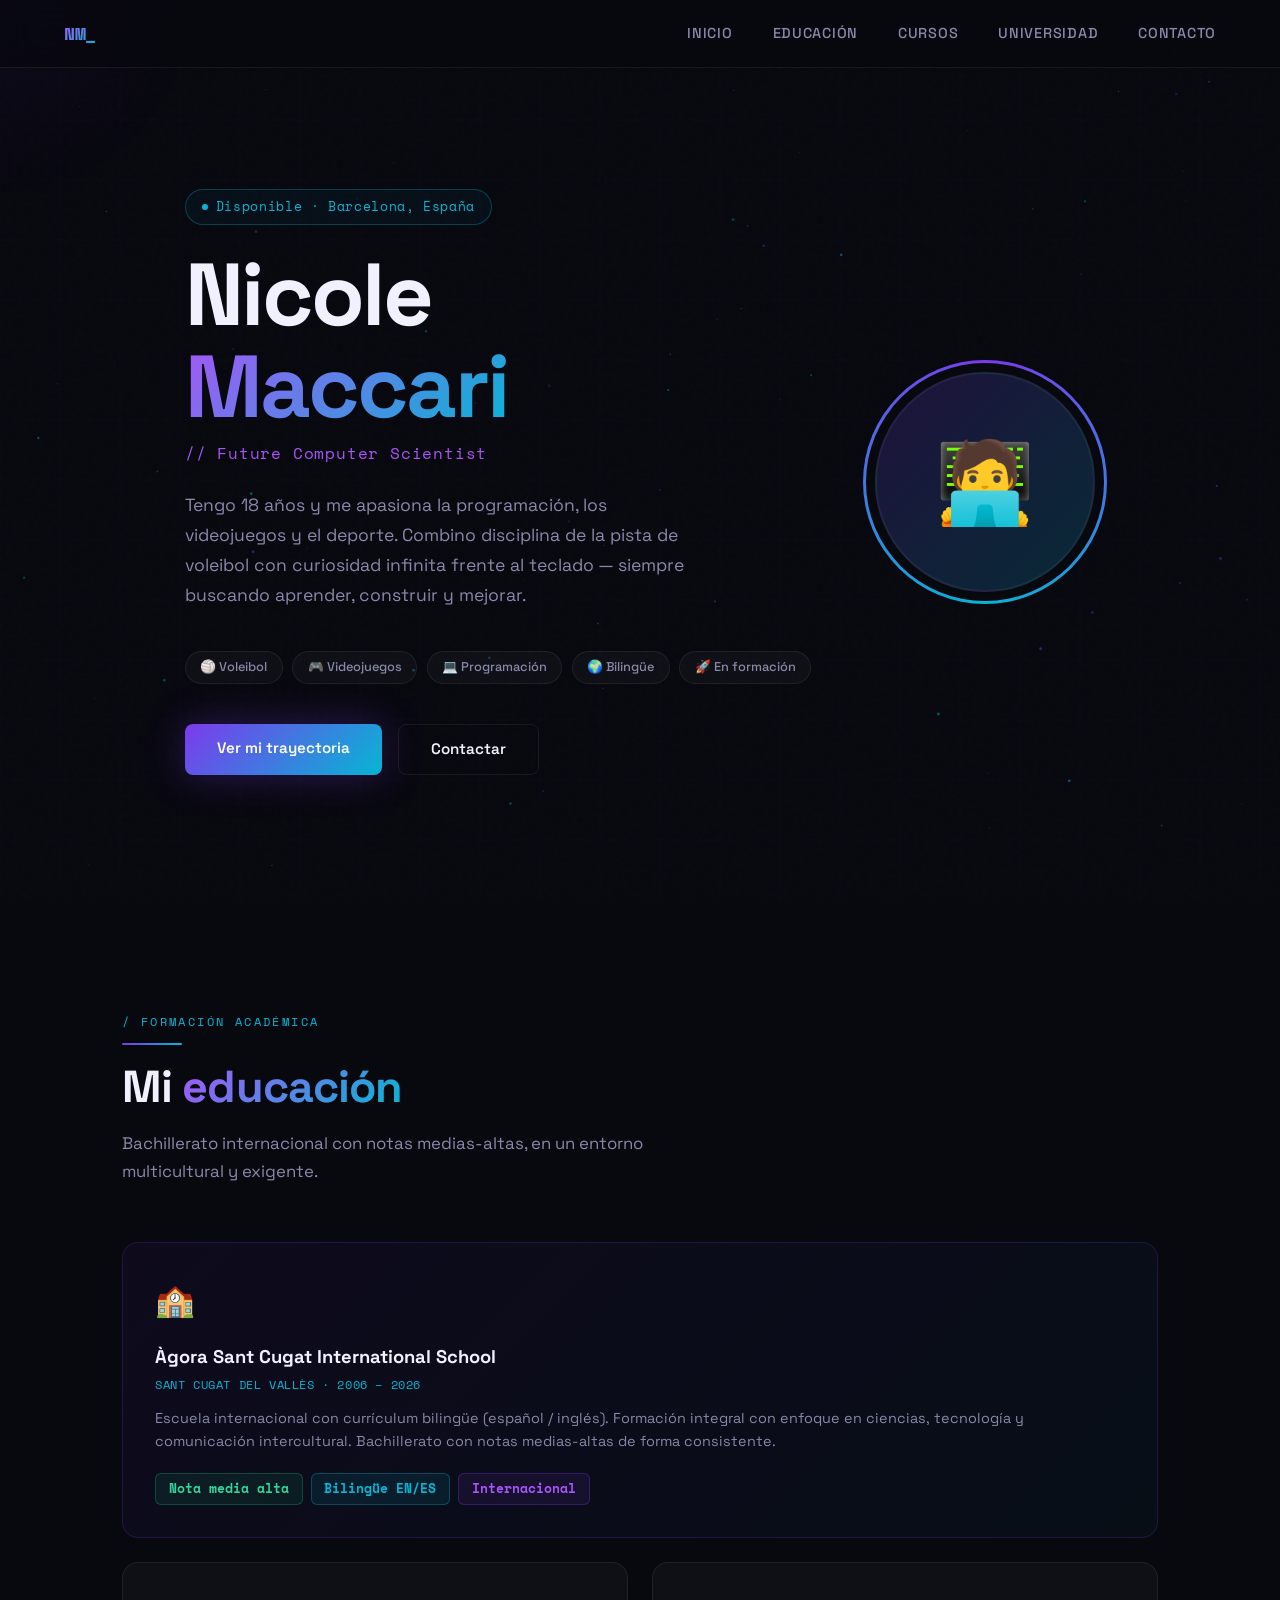
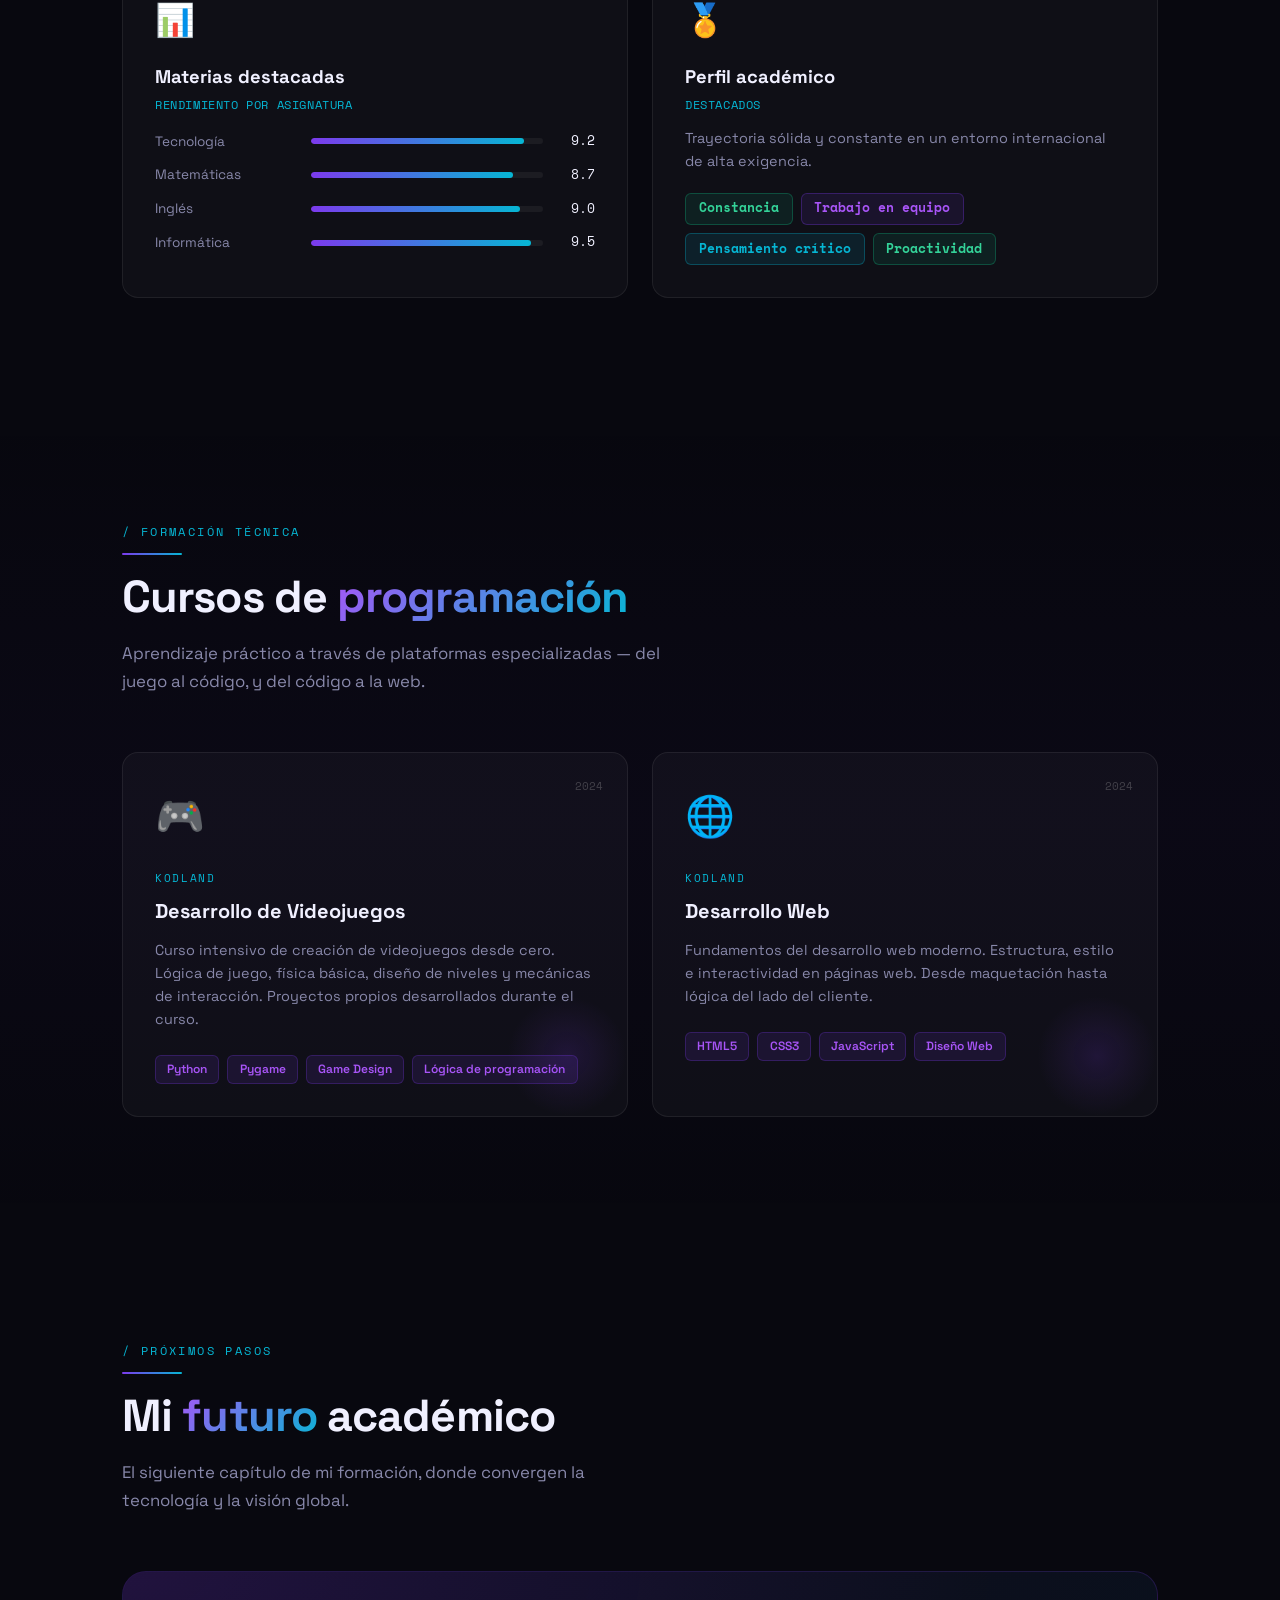
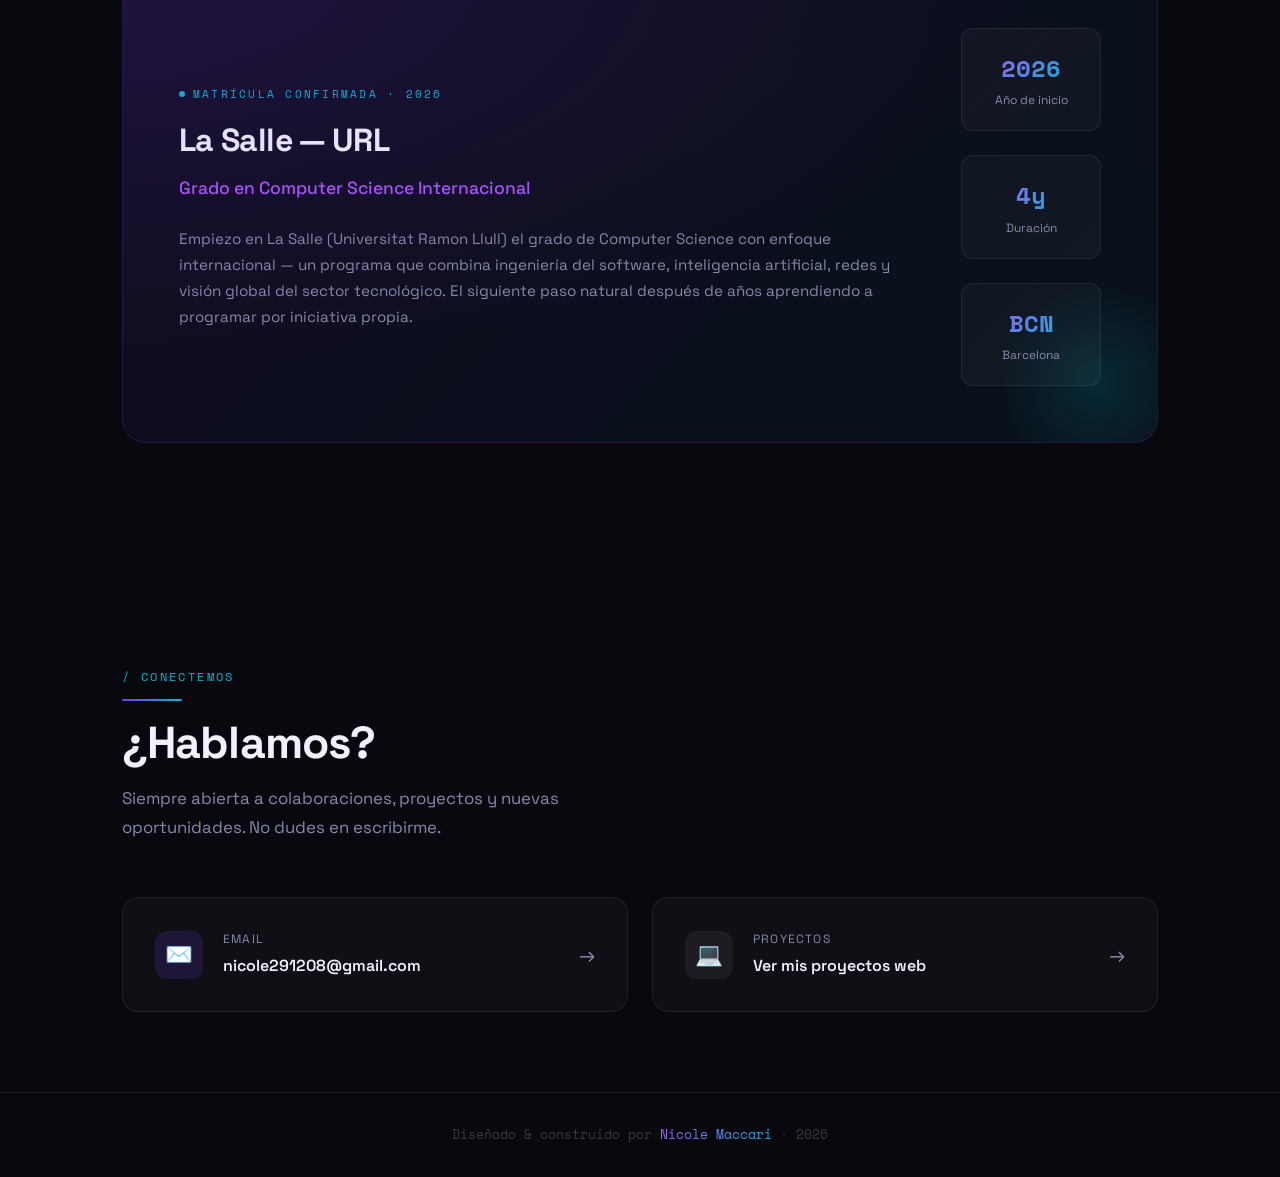
==== index.html @ c4eb4470 "Initial commit — IB Hub website with Español A resources Co-Authored-By: Claude Sonnet 4.6 <noreply@" ====
<!DOCTYPE html>
<html lang="es">
<head>
  <meta charset="UTF-8" />
  <meta name="viewport" content="width=device-width, initial-scale=1.0" />
  <title>Nicole Maccari — Portfolio</title>
  <link rel="preconnect" href="https://fonts.googleapis.com" />
  <link rel="preconnect" href="https://fonts.gstatic.com" crossorigin />
  <link href="https://fonts.googleapis.com/css2?family=Space+Grotesk:wght@300;400;500;600;700&family=Space+Mono:wght@400;700&display=swap" rel="stylesheet" />
  <style>
    *, *::before, *::after { box-sizing: border-box; margin: 0; padding: 0; }

    :root {
      --bg: #08080f;
      --bg2: #0d0d1a;
      --purple: #7c3aed;
      --purple-light: #a855f7;
      --cyan: #06b6d4;
      --cyan-light: #67e8f9;
      --white: #f0f0ff;
      --gray: #8888aa;
      --card-bg: rgba(255,255,255,0.03);
      --card-border: rgba(255,255,255,0.07);
      --glow-purple: 0 0 40px rgba(124,58,237,0.3);
      --glow-cyan: 0 0 40px rgba(6,182,212,0.3);
    }

    html { scroll-behavior: smooth; }

    body {
      background: var(--bg);
      color: var(--white);
      font-family: 'Space Grotesk', sans-serif;
      overflow-x: hidden;
      line-height: 1.6;
    }

    /* ── CANVAS BACKGROUND ── */
    #bg-canvas {
      position: fixed;
      inset: 0;
      z-index: 0;
      pointer-events: none;
    }

    /* ── NOISE OVERLAY ── */
    body::before {
      content: '';
      position: fixed;
      inset: 0;
      background-image: url("data:image/svg+xml,%3Csvg viewBox='0 0 200 200' xmlns='http://www.w3.org/2000/svg'%3E%3Cfilter id='noise'%3E%3CfeTurbulence type='fractalNoise' baseFrequency='0.9' numOctaves='4' stitchTiles='stitch'/%3E%3C/filter%3E%3Crect width='100%25' height='100%25' filter='url(%23noise)' opacity='0.03'/%3E%3C/svg%3E");
      pointer-events: none;
      z-index: 0;
      opacity: 0.4;
    }

    /* ── NAV ── */
    nav {
      position: fixed;
      top: 0; left: 0; right: 0;
      z-index: 100;
      display: flex;
      align-items: center;
      justify-content: space-between;
      padding: 1.2rem 4rem;
      background: rgba(8,8,15,0.7);
      backdrop-filter: blur(20px);
      border-bottom: 1px solid var(--card-border);
    }

    .nav-logo {
      font-family: 'Space Mono', monospace;
      font-size: 1.1rem;
      font-weight: 700;
      background: linear-gradient(135deg, var(--purple-light), var(--cyan));
      -webkit-background-clip: text;
      -webkit-text-fill-color: transparent;
      background-clip: text;
      letter-spacing: -0.02em;
    }

    .nav-links {
      display: flex;
      gap: 2.5rem;
      list-style: none;
    }

    .nav-links a {
      color: var(--gray);
      text-decoration: none;
      font-size: 0.9rem;
      font-weight: 500;
      letter-spacing: 0.05em;
      text-transform: uppercase;
      transition: color 0.3s;
      position: relative;
    }

    .nav-links a::after {
      content: '';
      position: absolute;
      bottom: -4px; left: 0;
      width: 0; height: 1px;
      background: var(--cyan);
      transition: width 0.3s;
    }

    .nav-links a:hover { color: var(--cyan); }
    .nav-links a:hover::after { width: 100%; }

    /* ── SECTIONS BASE ── */
    section {
      position: relative;
      z-index: 1;
    }

    .container {
      max-width: 1100px;
      margin: 0 auto;
      padding: 0 2rem;
    }

    /* ── HERO ── */
    #hero {
      min-height: 100vh;
      display: flex;
      align-items: center;
      padding: 8rem 2rem 4rem;
    }

    .hero-inner {
      max-width: 1100px;
      margin: 0 auto;
      display: grid;
      grid-template-columns: 1fr auto;
      align-items: center;
      gap: 4rem;
    }

    .hero-badge {
      display: inline-flex;
      align-items: center;
      gap: 0.5rem;
      padding: 0.4rem 1rem;
      border-radius: 999px;
      border: 1px solid rgba(6,182,212,0.3);
      background: rgba(6,182,212,0.05);
      color: var(--cyan);
      font-size: 0.8rem;
      font-family: 'Space Mono', monospace;
      letter-spacing: 0.05em;
      margin-bottom: 1.5rem;
    }

    .hero-badge-dot {
      width: 6px; height: 6px;
      border-radius: 50%;
      background: var(--cyan);
      animation: pulse-dot 2s infinite;
    }

    @keyframes pulse-dot {
      0%, 100% { opacity: 1; transform: scale(1); }
      50% { opacity: 0.5; transform: scale(0.8); }
    }

    .hero-name {
      font-size: clamp(3rem, 7vw, 5.5rem);
      font-weight: 700;
      line-height: 1.05;
      letter-spacing: -0.03em;
      margin-bottom: 0.5rem;
    }

    .hero-name .first { color: var(--white); }

    .hero-name .last {
      background: linear-gradient(135deg, var(--purple-light) 0%, var(--cyan) 100%);
      -webkit-background-clip: text;
      -webkit-text-fill-color: transparent;
      background-clip: text;
    }

    .hero-role {
      font-family: 'Space Mono', monospace;
      font-size: 1rem;
      color: var(--purple-light);
      margin-bottom: 1.5rem;
      letter-spacing: 0.05em;
    }

    .hero-desc {
      color: var(--gray);
      font-size: 1.1rem;
      max-width: 520px;
      line-height: 1.7;
      margin-bottom: 2.5rem;
    }

    .hero-tags {
      display: flex;
      flex-wrap: wrap;
      gap: 0.6rem;
      margin-bottom: 2.5rem;
    }

    .tag {
      padding: 0.35rem 0.9rem;
      border-radius: 999px;
      font-size: 0.8rem;
      font-weight: 500;
      border: 1px solid var(--card-border);
      background: var(--card-bg);
      color: var(--gray);
      transition: all 0.3s;
    }

    .tag:hover {
      border-color: var(--purple);
      color: var(--purple-light);
      background: rgba(124,58,237,0.08);
    }

    .hero-cta {
      display: flex;
      gap: 1rem;
    }

    .btn-primary {
      padding: 0.75rem 2rem;
      border-radius: 8px;
      background: linear-gradient(135deg, var(--purple), var(--cyan));
      color: #fff;
      font-family: 'Space Grotesk', sans-serif;
      font-size: 0.95rem;
      font-weight: 600;
      text-decoration: none;
      border: none;
      cursor: pointer;
      transition: opacity 0.3s, transform 0.2s;
      box-shadow: var(--glow-purple);
    }

    .btn-primary:hover { opacity: 0.85; transform: translateY(-2px); }

    .btn-outline {
      padding: 0.75rem 2rem;
      border-radius: 8px;
      background: transparent;
      color: var(--white);
      font-family: 'Space Grotesk', sans-serif;
      font-size: 0.95rem;
      font-weight: 600;
      text-decoration: none;
      border: 1px solid var(--card-border);
      cursor: pointer;
      transition: border-color 0.3s, color 0.3s, transform 0.2s;
    }

    .btn-outline:hover {
      border-color: var(--cyan);
      color: var(--cyan);
      transform: translateY(-2px);
    }

    /* Hero avatar */
    .hero-avatar {
      position: relative;
      width: 220px; height: 220px;
      flex-shrink: 0;
    }

    .avatar-ring {
      position: absolute;
      inset: -12px;
      border-radius: 50%;
      background: conic-gradient(from 0deg, var(--purple), var(--cyan), var(--purple));
      animation: spin 6s linear infinite;
    }

    .avatar-ring::before {
      content: '';
      position: absolute;
      inset: 3px;
      border-radius: 50%;
      background: var(--bg);
    }

    @keyframes spin { to { transform: rotate(360deg); } }

    .avatar-inner {
      position: absolute;
      inset: 0;
      border-radius: 50%;
      background: linear-gradient(135deg, rgba(124,58,237,0.2), rgba(6,182,212,0.2));
      border: 2px solid rgba(255,255,255,0.05);
      display: flex;
      align-items: center;
      justify-content: center;
      font-size: 5rem;
      z-index: 1;
    }

    /* ── SECTION TITLES ── */
    .section-label {
      font-family: 'Space Mono', monospace;
      font-size: 0.75rem;
      letter-spacing: 0.2em;
      text-transform: uppercase;
      color: var(--cyan);
      margin-bottom: 0.75rem;
    }

    .section-title {
      font-size: clamp(2rem, 4vw, 2.8rem);
      font-weight: 700;
      letter-spacing: -0.02em;
      line-height: 1.15;
      margin-bottom: 1rem;
    }

    .section-title span {
      background: linear-gradient(135deg, var(--purple-light), var(--cyan));
      -webkit-background-clip: text;
      -webkit-text-fill-color: transparent;
      background-clip: text;
    }

    .section-subtitle {
      color: var(--gray);
      font-size: 1.05rem;
      max-width: 540px;
      line-height: 1.7;
      margin-bottom: 3.5rem;
    }

    /* ── DIVIDER ── */
    .divider {
      width: 60px; height: 2px;
      background: linear-gradient(90deg, var(--purple), var(--cyan));
      margin-bottom: 1rem;
      border-radius: 2px;
    }

    /* ── EDUCATION SECTION ── */
    #educacion {
      padding: 7rem 2rem;
    }

    .edu-grid {
      display: grid;
      grid-template-columns: 1fr 1fr;
      gap: 1.5rem;
    }

    .edu-card {
      background: var(--card-bg);
      border: 1px solid var(--card-border);
      border-radius: 16px;
      padding: 2rem;
      transition: border-color 0.3s, transform 0.3s, box-shadow 0.3s;
      position: relative;
      overflow: hidden;
    }

    .edu-card::before {
      content: '';
      position: absolute;
      top: 0; left: 0; right: 0;
      height: 2px;
      background: linear-gradient(90deg, var(--purple), var(--cyan));
      opacity: 0;
      transition: opacity 0.3s;
    }

    .edu-card:hover {
      border-color: rgba(124,58,237,0.3);
      transform: translateY(-4px);
      box-shadow: var(--glow-purple);
    }

    .edu-card:hover::before { opacity: 1; }

    .edu-card.featured {
      grid-column: 1 / -1;
      background: linear-gradient(135deg, rgba(124,58,237,0.06), rgba(6,182,212,0.04));
      border-color: rgba(124,58,237,0.2);
    }

    .edu-card-icon {
      font-size: 2rem;
      margin-bottom: 1rem;
    }

    .edu-card-school {
      font-size: 1.15rem;
      font-weight: 700;
      color: var(--white);
      margin-bottom: 0.25rem;
    }

    .edu-card-period {
      font-family: 'Space Mono', monospace;
      font-size: 0.75rem;
      color: var(--cyan);
      letter-spacing: 0.05em;
      margin-bottom: 0.75rem;
    }

    .edu-card-desc {
      color: var(--gray);
      font-size: 0.9rem;
      line-height: 1.6;
      margin-bottom: 1.25rem;
    }

    .grade-badges {
      display: flex;
      flex-wrap: wrap;
      gap: 0.5rem;
    }

    .grade-badge {
      padding: 0.3rem 0.8rem;
      border-radius: 6px;
      font-size: 0.8rem;
      font-weight: 600;
      font-family: 'Space Mono', monospace;
    }

    .grade-badge.high {
      background: rgba(16,185,129,0.1);
      border: 1px solid rgba(16,185,129,0.3);
      color: #34d399;
    }

    .grade-badge.mid {
      background: rgba(124,58,237,0.1);
      border: 1px solid rgba(124,58,237,0.3);
      color: var(--purple-light);
    }

    .grade-badge.info {
      background: rgba(6,182,212,0.1);
      border: 1px solid rgba(6,182,212,0.3);
      color: var(--cyan);
    }

    /* Notas visual */
    .subject-list {
      display: flex;
      flex-direction: column;
      gap: 0.75rem;
      margin-top: 1rem;
    }

    .subject-item {
      display: flex;
      align-items: center;
      gap: 1rem;
    }

    .subject-name {
      font-size: 0.85rem;
      color: var(--gray);
      width: 140px;
      flex-shrink: 0;
    }

    .subject-bar-wrap {
      flex: 1;
      height: 6px;
      background: rgba(255,255,255,0.05);
      border-radius: 999px;
      overflow: hidden;
    }

    .subject-bar {
      height: 100%;
      border-radius: 999px;
      background: linear-gradient(90deg, var(--purple), var(--cyan));
      animation: bar-grow 1.2s cubic-bezier(.4,0,.2,1) both;
      animation-play-state: paused;
    }

    .subject-bar.animated { animation-play-state: running; }

    @keyframes bar-grow {
      from { width: 0; }
    }

    .subject-score {
      font-family: 'Space Mono', monospace;
      font-size: 0.8rem;
      color: var(--white);
      width: 36px;
      text-align: right;
    }

    /* ── COURSES ── */
    #cursos {
      padding: 7rem 2rem;
      background: linear-gradient(180deg, transparent, rgba(124,58,237,0.03), transparent);
    }

    .courses-grid {
      display: grid;
      grid-template-columns: repeat(auto-fit, minmax(300px, 1fr));
      gap: 1.5rem;
    }

    .course-card {
      background: var(--card-bg);
      border: 1px solid var(--card-border);
      border-radius: 16px;
      padding: 2rem;
      transition: all 0.3s;
      position: relative;
      overflow: hidden;
    }

    .course-card::after {
      content: '';
      position: absolute;
      bottom: 0; right: 0;
      width: 120px; height: 120px;
      border-radius: 50%;
      background: radial-gradient(circle, rgba(124,58,237,0.15), transparent 70%);
      pointer-events: none;
      transition: all 0.5s;
    }

    .course-card:hover {
      border-color: rgba(6,182,212,0.3);
      transform: translateY(-5px);
      box-shadow: var(--glow-cyan);
    }

    .course-card:hover::after {
      width: 180px; height: 180px;
      background: radial-gradient(circle, rgba(6,182,212,0.12), transparent 70%);
    }

    .course-platform {
      font-family: 'Space Mono', monospace;
      font-size: 0.7rem;
      letter-spacing: 0.15em;
      text-transform: uppercase;
      color: var(--cyan);
      margin-bottom: 0.5rem;
    }

    .course-title {
      font-size: 1.25rem;
      font-weight: 700;
      color: var(--white);
      margin-bottom: 0.75rem;
    }

    .course-desc {
      color: var(--gray);
      font-size: 0.9rem;
      line-height: 1.6;
      margin-bottom: 1.5rem;
    }

    .tech-stack {
      display: flex;
      flex-wrap: wrap;
      gap: 0.5rem;
    }

    .tech-tag {
      padding: 0.25rem 0.7rem;
      border-radius: 6px;
      font-size: 0.75rem;
      font-weight: 600;
      background: rgba(124,58,237,0.12);
      border: 1px solid rgba(124,58,237,0.25);
      color: var(--purple-light);
    }

    .course-icon {
      font-size: 2.5rem;
      margin-bottom: 1.25rem;
      display: block;
    }

    .course-year {
      position: absolute;
      top: 1.5rem; right: 1.5rem;
      font-family: 'Space Mono', monospace;
      font-size: 0.7rem;
      color: rgba(255,255,255,0.2);
    }

    /* ── UNIVERSITY ── */
    #universidad {
      padding: 7rem 2rem;
    }

    .uni-hero {
      background: linear-gradient(135deg, rgba(124,58,237,0.08), rgba(6,182,212,0.06));
      border: 1px solid rgba(124,58,237,0.2);
      border-radius: 24px;
      padding: 3.5rem;
      display: grid;
      grid-template-columns: 1fr auto;
      align-items: center;
      gap: 3rem;
      position: relative;
      overflow: hidden;
    }

    .uni-hero::before {
      content: '';
      position: absolute;
      inset: 0;
      background: radial-gradient(ellipse at top left, rgba(124,58,237,0.15), transparent 60%);
      pointer-events: none;
    }

    .uni-hero::after {
      content: '';
      position: absolute;
      bottom: -40px; right: -40px;
      width: 200px; height: 200px;
      border-radius: 50%;
      background: radial-gradient(circle, rgba(6,182,212,0.15), transparent 70%);
      pointer-events: none;
    }

    .uni-label {
      font-family: 'Space Mono', monospace;
      font-size: 0.7rem;
      letter-spacing: 0.2em;
      text-transform: uppercase;
      color: var(--cyan);
      margin-bottom: 0.75rem;
      display: flex;
      align-items: center;
      gap: 0.5rem;
    }

    .uni-label::before {
      content: '';
      display: inline-block;
      width: 6px; height: 6px;
      border-radius: 50%;
      background: var(--cyan);
      animation: pulse-dot 2s infinite;
    }

    .uni-name {
      font-size: 2rem;
      font-weight: 700;
      color: var(--white);
      margin-bottom: 0.5rem;
      letter-spacing: -0.02em;
    }

    .uni-degree {
      font-size: 1.1rem;
      color: var(--purple-light);
      font-weight: 500;
      margin-bottom: 1.5rem;
    }

    .uni-detail {
      color: var(--gray);
      font-size: 0.95rem;
      line-height: 1.7;
    }

    .uni-stats {
      display: flex;
      flex-direction: column;
      gap: 1.5rem;
      position: relative;
      z-index: 1;
    }

    .uni-stat {
      text-align: center;
      padding: 1.25rem 1.75rem;
      border-radius: 12px;
      background: rgba(255,255,255,0.03);
      border: 1px solid var(--card-border);
      min-width: 140px;
    }

    .uni-stat-value {
      font-family: 'Space Mono', monospace;
      font-size: 1.5rem;
      font-weight: 700;
      background: linear-gradient(135deg, var(--purple-light), var(--cyan));
      -webkit-background-clip: text;
      -webkit-text-fill-color: transparent;
      background-clip: text;
    }

    .uni-stat-label {
      font-size: 0.75rem;
      color: var(--gray);
      margin-top: 0.25rem;
    }

    /* ── CONTACT ── */
    #contacto {
      padding: 7rem 2rem 5rem;
    }

    .contact-grid {
      display: grid;
      grid-template-columns: 1fr 1fr;
      gap: 1.5rem;
    }

    .contact-card {
      background: var(--card-bg);
      border: 1px solid var(--card-border);
      border-radius: 16px;
      padding: 2rem;
      display: flex;
      align-items: center;
      gap: 1.25rem;
      text-decoration: none;
      color: inherit;
      transition: all 0.3s;
      position: relative;
      overflow: hidden;
    }

    .contact-card:hover {
      border-color: rgba(124,58,237,0.4);
      transform: translateY(-3px);
      box-shadow: var(--glow-purple);
    }

    .contact-icon {
      width: 48px; height: 48px;
      border-radius: 12px;
      display: flex;
      align-items: center;
      justify-content: center;
      font-size: 1.4rem;
      flex-shrink: 0;
    }

    .contact-icon.email { background: rgba(124,58,237,0.15); }
    .contact-icon.github { background: rgba(255,255,255,0.05); }

    .contact-info-label {
      font-size: 0.75rem;
      color: var(--gray);
      text-transform: uppercase;
      letter-spacing: 0.1em;
      margin-bottom: 0.25rem;
    }

    .contact-info-value {
      font-size: 1rem;
      font-weight: 600;
      color: var(--white);
    }

    .contact-arrow {
      margin-left: auto;
      font-size: 1.25rem;
      color: var(--gray);
      transition: color 0.3s, transform 0.3s;
    }

    .contact-card:hover .contact-arrow {
      color: var(--cyan);
      transform: translateX(4px);
    }

    /* ── FOOTER ── */
    footer {
      position: relative;
      z-index: 1;
      text-align: center;
      padding: 2rem;
      border-top: 1px solid var(--card-border);
      color: rgba(255,255,255,0.2);
      font-size: 0.8rem;
      font-family: 'Space Mono', monospace;
    }

    footer span {
      background: linear-gradient(135deg, var(--purple-light), var(--cyan));
      -webkit-background-clip: text;
      -webkit-text-fill-color: transparent;
      background-clip: text;
    }

    /* ── SCROLL REVEAL ── */
    .reveal {
      opacity: 0;
      transform: translateY(30px);
      transition: opacity 0.7s cubic-bezier(.4,0,.2,1), transform 0.7s cubic-bezier(.4,0,.2,1);
    }

    .reveal.visible {
      opacity: 1;
      transform: translateY(0);
    }

    .reveal-delay-1 { transition-delay: 0.1s; }
    .reveal-delay-2 { transition-delay: 0.2s; }
    .reveal-delay-3 { transition-delay: 0.3s; }
    .reveal-delay-4 { transition-delay: 0.4s; }

    /* ── CURSOR GLOW ── */
    .cursor-glow {
      position: fixed;
      width: 400px; height: 400px;
      border-radius: 50%;
      background: radial-gradient(circle, rgba(124,58,237,0.06), transparent 70%);
      pointer-events: none;
      z-index: 0;
      transform: translate(-50%, -50%);
      transition: left 0.15s, top 0.15s;
    }

    /* ── RESPONSIVE ── */
    @media (max-width: 768px) {
      nav { padding: 1rem 1.5rem; }
      .nav-links { gap: 1.5rem; }
      .hero-inner { grid-template-columns: 1fr; }
      .hero-avatar { display: none; }
      .edu-grid { grid-template-columns: 1fr; }
      .edu-card.featured { grid-column: 1; }
      .contact-grid { grid-template-columns: 1fr; }
      .uni-hero { grid-template-columns: 1fr; }
      .uni-stats { flex-direction: row; }
    }
  </style>
</head>
<body>

  <canvas id="bg-canvas"></canvas>
  <div class="cursor-glow" id="cursor-glow"></div>

  <!-- NAV -->
  <nav>
    <div class="nav-logo">NM_</div>
    <ul class="nav-links">
      <li><a href="#hero">Inicio</a></li>
      <li><a href="#educacion">Educación</a></li>
      <li><a href="#cursos">Cursos</a></li>
      <li><a href="#universidad">Universidad</a></li>
      <li><a href="#contacto">Contacto</a></li>
    </ul>
  </nav>

  <!-- HERO -->
  <section id="hero">
    <div class="hero-inner">
      <div>
        <div class="hero-badge">
          <span class="hero-badge-dot"></span>
          Disponible · Barcelona, España
        </div>
        <h1 class="hero-name">
          <span class="first">Nicole</span><br>
          <span class="last">Maccari</span>
        </h1>
        <p class="hero-role">// Future Computer Scientist</p>
        <p class="hero-desc">
          Tengo 18 años y me apasiona la programación, los videojuegos y el deporte.
          Combino disciplina de la pista de voleibol con curiosidad infinita frente al teclado —
          siempre buscando aprender, construir y mejorar.
        </p>
        <div class="hero-tags">
          <span class="tag">🏐 Voleibol</span>
          <span class="tag">🎮 Videojuegos</span>
          <span class="tag">💻 Programación</span>
          <span class="tag">🌍 Bilingüe</span>
          <span class="tag">🚀 En formación</span>
        </div>
        <div class="hero-cta">
          <a href="#educacion" class="btn-primary">Ver mi trayectoria</a>
          <a href="#contacto" class="btn-outline">Contactar</a>
        </div>
      </div>
      <div class="hero-avatar">
        <div class="avatar-ring"></div>
        <div class="avatar-inner">🧑‍💻</div>
      </div>
    </div>
  </section>

  <!-- EDUCACIÓN -->
  <section id="educacion">
    <div class="container">
      <p class="section-label reveal">/ Formación académica</p>
      <div class="divider reveal"></div>
      <h2 class="section-title reveal">Mi <span>educación</span></h2>
      <p class="section-subtitle reveal">Bachillerato internacional con notas medias-altas, en un entorno multicultural y exigente.</p>

      <div class="edu-grid">
        <!-- Main school card -->
        <div class="edu-card featured reveal">
          <div class="edu-card-icon">🏫</div>
          <div class="edu-card-school">Àgora Sant Cugat International School</div>
          <div class="edu-card-period">SANT CUGAT DEL VALLÈS · 2006 – 2026</div>
          <p class="edu-card-desc">
            Escuela internacional con currículum bilingüe (español / inglés).
            Formación integral con enfoque en ciencias, tecnología y comunicación intercultural.
            Bachillerato con notas medias-altas de forma consistente.
          </p>
          <div class="grade-badges">
            <span class="grade-badge high">Nota media alta</span>
            <span class="grade-badge info">Bilingüe EN/ES</span>
            <span class="grade-badge mid">Internacional</span>
          </div>
        </div>

        <!-- Materias destacadas -->
        <div class="edu-card reveal reveal-delay-1">
          <div class="edu-card-icon">📊</div>
          <div class="edu-card-school">Materias destacadas</div>
          <div class="edu-card-period">RENDIMIENTO POR ASIGNATURA</div>
          <div class="subject-list">
            <div class="subject-item">
              <span class="subject-name">Tecnología</span>
              <div class="subject-bar-wrap">
                <div class="subject-bar" style="width:92%"></div>
              </div>
              <span class="subject-score">9.2</span>
            </div>
            <div class="subject-item">
              <span class="subject-name">Matemáticas</span>
              <div class="subject-bar-wrap">
                <div class="subject-bar" style="width:87%"></div>
              </div>
              <span class="subject-score">8.7</span>
            </div>
            <div class="subject-item">
              <span class="subject-name">Inglés</span>
              <div class="subject-bar-wrap">
                <div class="subject-bar" style="width:90%"></div>
              </div>
              <span class="subject-score">9.0</span>
            </div>
            <div class="subject-item">
              <span class="subject-name">Informática</span>
              <div class="subject-bar-wrap">
                <div class="subject-bar" style="width:95%"></div>
              </div>
              <span class="subject-score">9.5</span>
            </div>
          </div>
        </div>

        <!-- Logros -->
        <div class="edu-card reveal reveal-delay-2">
          <div class="edu-card-icon">🏅</div>
          <div class="edu-card-school">Perfil académico</div>
          <div class="edu-card-period">DESTACADOS</div>
          <p class="edu-card-desc">Trayectoria sólida y constante en un entorno internacional de alta exigencia.</p>
          <div class="grade-badges">
            <span class="grade-badge high">Constancia</span>
            <span class="grade-badge mid">Trabajo en equipo</span>
            <span class="grade-badge info">Pensamiento crítico</span>
            <span class="grade-badge high">Proactividad</span>
          </div>
        </div>
      </div>
    </div>
  </section>

  <!-- CURSOS -->
  <section id="cursos">
    <div class="container">
      <p class="section-label reveal">/ Formación técnica</p>
      <div class="divider reveal"></div>
      <h2 class="section-title reveal">Cursos de <span>programación</span></h2>
      <p class="section-subtitle reveal">Aprendizaje práctico a través de plataformas especializadas — del juego al código, y del código a la web.</p>

      <div class="courses-grid">
        <!-- Curso videojuegos -->
        <div class="course-card reveal reveal-delay-1">
          <span class="course-year">2024</span>
          <span class="course-icon">🎮</span>
          <div class="course-platform">Kodland</div>
          <div class="course-title">Desarrollo de Videojuegos</div>
          <p class="course-desc">
            Curso intensivo de creación de videojuegos desde cero. Lógica de juego,
            física básica, diseño de niveles y mecánicas de interacción.
            Proyectos propios desarrollados durante el curso.
          </p>
          <div class="tech-stack">
            <span class="tech-tag">Python</span>
            <span class="tech-tag">Pygame</span>
            <span class="tech-tag">Game Design</span>
            <span class="tech-tag">Lógica de programación</span>
          </div>
        </div>

        <!-- Curso web -->
        <div class="course-card reveal reveal-delay-2">
          <span class="course-year">2024</span>
          <span class="course-icon">🌐</span>
          <div class="course-platform">Kodland</div>
          <div class="course-title">Desarrollo Web</div>
          <p class="course-desc">
            Fundamentos del desarrollo web moderno. Estructura, estilo e interactividad
            en páginas web. Desde maquetación hasta lógica del lado del cliente.
          </p>
          <div class="tech-stack">
            <span class="tech-tag">HTML5</span>
            <span class="tech-tag">CSS3</span>
            <span class="tech-tag">JavaScript</span>
            <span class="tech-tag">Diseño Web</span>
          </div>
        </div>
      </div>
    </div>
  </section>

  <!-- UNIVERSIDAD -->
  <section id="universidad">
    <div class="container">
      <p class="section-label reveal">/ Próximos pasos</p>
      <div class="divider reveal"></div>
      <h2 class="section-title reveal">Mi <span>futuro</span> académico</h2>
      <p class="section-subtitle reveal">El siguiente capítulo de mi formación, donde convergen la tecnología y la visión global.</p>

      <div class="uni-hero reveal">
        <div>
          <div class="uni-label">Matrícula confirmada · 2026</div>
          <div class="uni-name">La Salle — URL</div>
          <div class="uni-degree">Grado en Computer Science Internacional</div>
          <p class="uni-detail">
            Empiezo en La Salle (Universitat Ramon Llull) el grado de Computer Science
            con enfoque internacional — un programa que combina ingeniería del software,
            inteligencia artificial, redes y visión global del sector tecnológico.
            El siguiente paso natural después de años aprendiendo a programar por iniciativa propia.
          </p>
        </div>
        <div class="uni-stats">
          <div class="uni-stat">
            <div class="uni-stat-value">2026</div>
            <div class="uni-stat-label">Año de inicio</div>
          </div>
          <div class="uni-stat">
            <div class="uni-stat-value">4y</div>
            <div class="uni-stat-label">Duración</div>
          </div>
          <div class="uni-stat">
            <div class="uni-stat-value">BCN</div>
            <div class="uni-stat-label">Barcelona</div>
          </div>
        </div>
      </div>
    </div>
  </section>

  <!-- CONTACTO -->
  <section id="contacto">
    <div class="container">
      <p class="section-label reveal">/ Conectemos</p>
      <div class="divider reveal"></div>
      <h2 class="section-title reveal">¿Hablamos?</h2>
      <p class="section-subtitle reveal">Siempre abierta a colaboraciones, proyectos y nuevas oportunidades. No dudes en escribirme.</p>

      <div class="contact-grid">
        <a href="mailto:nicole291208@gmail.com" class="contact-card reveal reveal-delay-1">
          <div class="contact-icon email">✉️</div>
          <div>
            <div class="contact-info-label">Email</div>
            <div class="contact-info-value">nicole291208@gmail.com</div>
          </div>
          <span class="contact-arrow">→</span>
        </a>

        <a href="#" class="contact-card reveal reveal-delay-2">
          <div class="contact-icon github">💻</div>
          <div>
            <div class="contact-info-label">Proyectos</div>
            <div class="contact-info-value">Ver mis proyectos web</div>
          </div>
          <span class="contact-arrow">→</span>
        </a>
      </div>
    </div>
  </section>

  <!-- FOOTER -->
  <footer>
    <p>Diseñado & construido por <span>Nicole Maccari</span> · 2026</p>
  </footer>

  <script>
    // ── PARTICLE CANVAS BACKGROUND ──
    const canvas = document.getElementById('bg-canvas');
    const ctx = canvas.getContext('2d');
    let W, H, particles = [];

    function resize() {
      W = canvas.width = window.innerWidth;
      H = canvas.height = window.innerHeight;
    }
    resize();
    window.addEventListener('resize', resize);

    function randomBetween(a, b) { return a + Math.random() * (b - a); }

    class Particle {
      constructor() { this.reset(); }
      reset() {
        this.x = randomBetween(0, W);
        this.y = randomBetween(0, H);
        this.size = randomBetween(0.5, 1.5);
        this.speedX = randomBetween(-0.15, 0.15);
        this.speedY = randomBetween(-0.2, -0.05);
        this.alpha = randomBetween(0.1, 0.5);
        this.color = Math.random() > 0.5 ? '124,58,237' : '6,182,212';
      }
      update() {
        this.x += this.speedX;
        this.y += this.speedY;
        if (this.y < 0 || this.x < 0 || this.x > W) this.reset();
      }
      draw() {
        ctx.beginPath();
        ctx.arc(this.x, this.y, this.size, 0, Math.PI * 2);
        ctx.fillStyle = `rgba(${this.color},${this.alpha})`;
        ctx.fill();
      }
    }

    for (let i = 0; i < 80; i++) particles.push(new Particle());

    // Draw grid
    function drawGrid() {
      ctx.strokeStyle = 'rgba(124,58,237,0.04)';
      ctx.lineWidth = 1;
      const spacing = 60;
      for (let x = 0; x < W; x += spacing) {
        ctx.beginPath(); ctx.moveTo(x, 0); ctx.lineTo(x, H); ctx.stroke();
      }
      for (let y = 0; y < H; y += spacing) {
        ctx.beginPath(); ctx.moveTo(0, y); ctx.lineTo(W, y); ctx.stroke();
      }
    }

    function animate() {
      ctx.clearRect(0, 0, W, H);
      drawGrid();
      particles.forEach(p => { p.update(); p.draw(); });
      requestAnimationFrame(animate);
    }
    animate();

    // ── CURSOR GLOW ──
    const glow = document.getElementById('cursor-glow');
    document.addEventListener('mousemove', e => {
      glow.style.left = e.clientX + 'px';
      glow.style.top = e.clientY + 'px';
    });

    // ── SCROLL REVEAL ──
    const reveals = document.querySelectorAll('.reveal');
    const observer = new IntersectionObserver(entries => {
      entries.forEach(entry => {
        if (entry.isIntersecting) {
          entry.target.classList.add('visible');
          // animate bars too
          entry.target.querySelectorAll('.subject-bar').forEach(bar => {
            bar.classList.add('animated');
          });
        }
      });
    }, { threshold: 0.1 });
    reveals.forEach(el => observer.observe(el));

    // Also check initially visible elements
    reveals.forEach(el => {
      const rect = el.getBoundingClientRect();
      if (rect.top < window.innerHeight * 0.9) {
        el.classList.add('visible');
      }
    });
  </script>
</body>
</html>
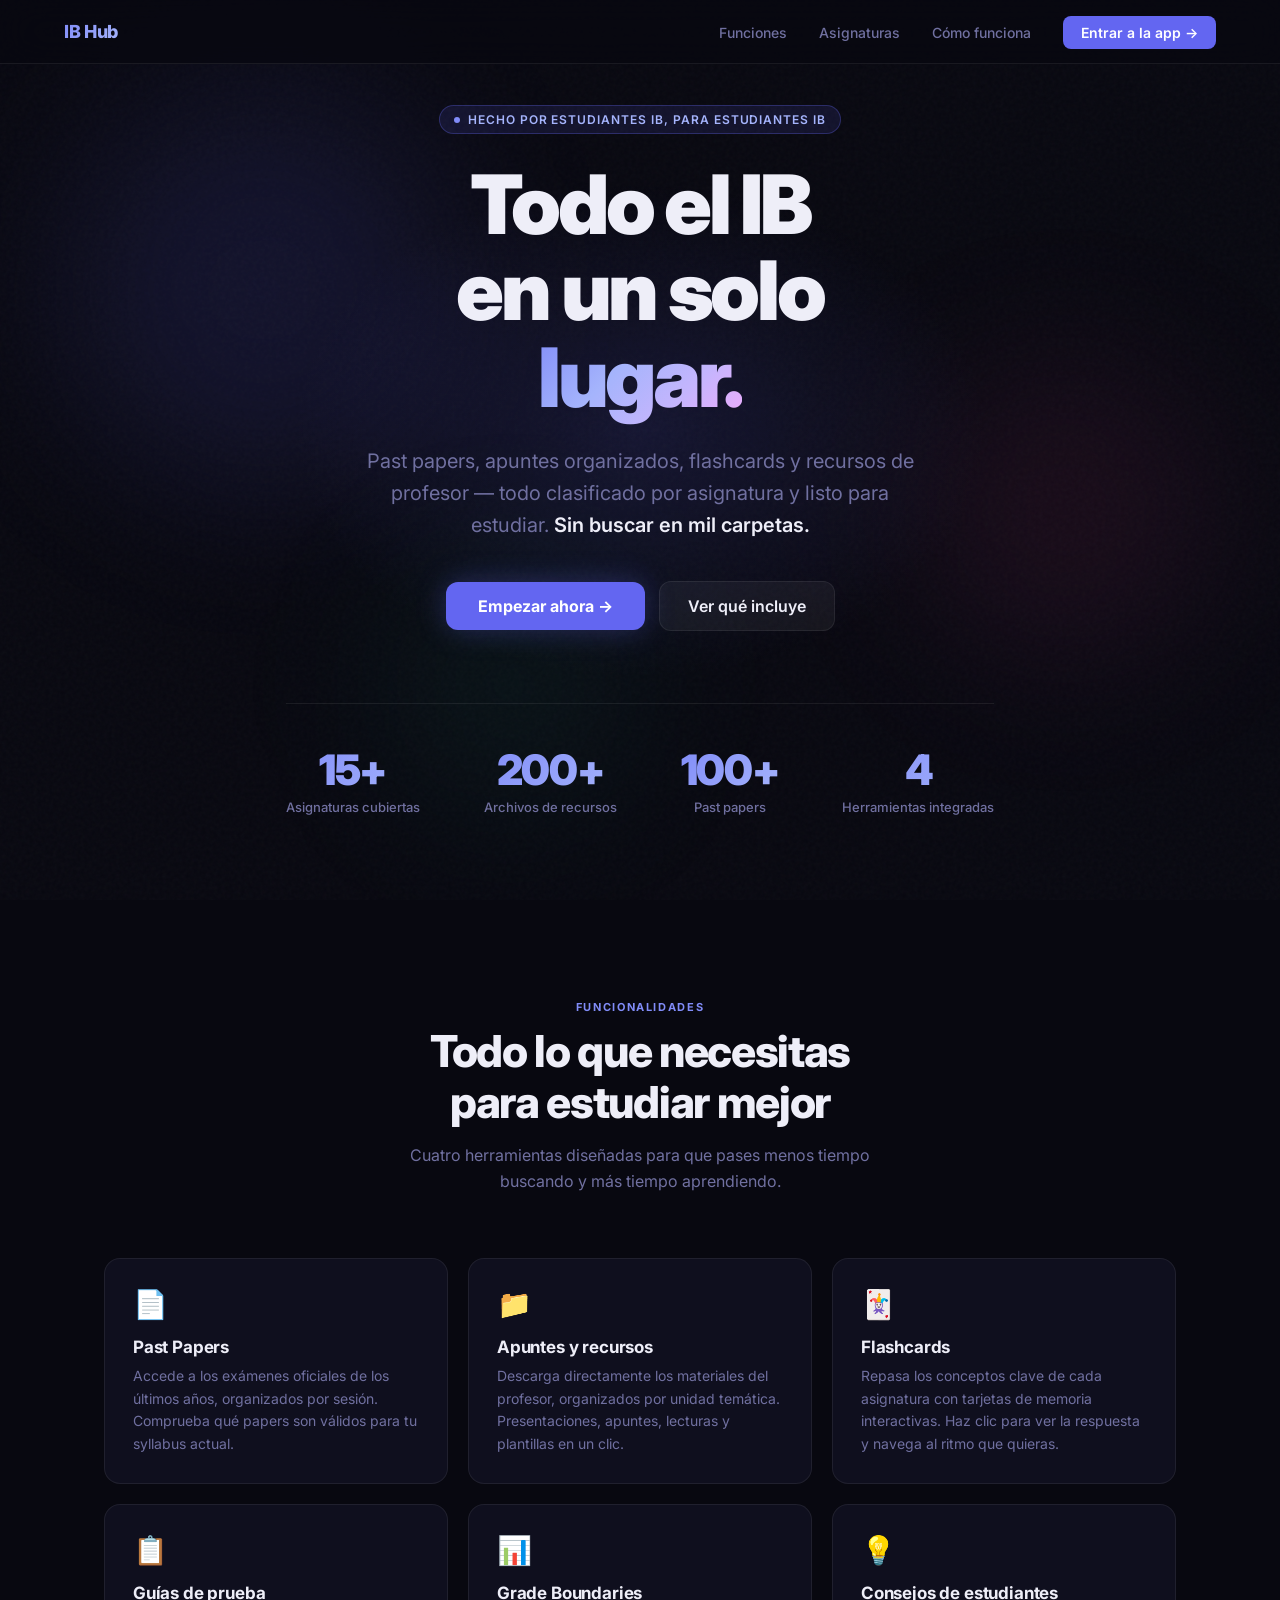
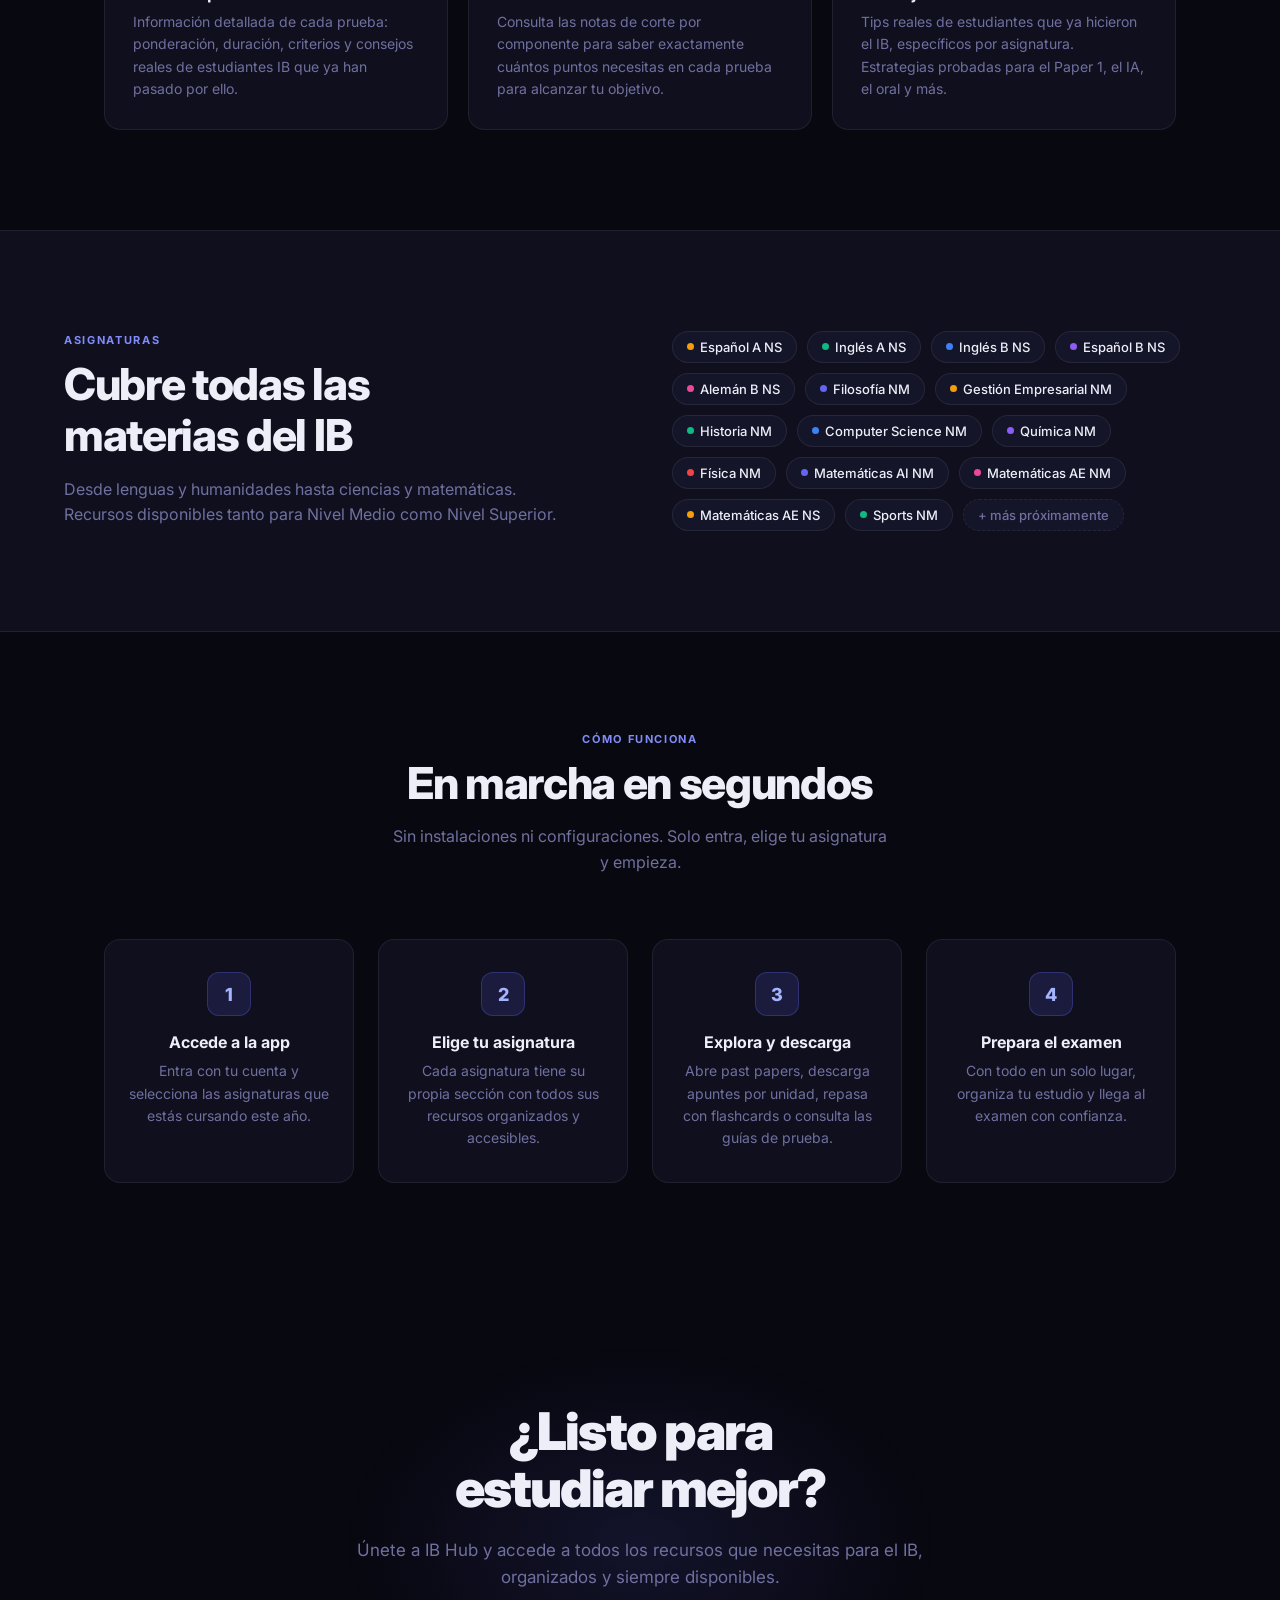
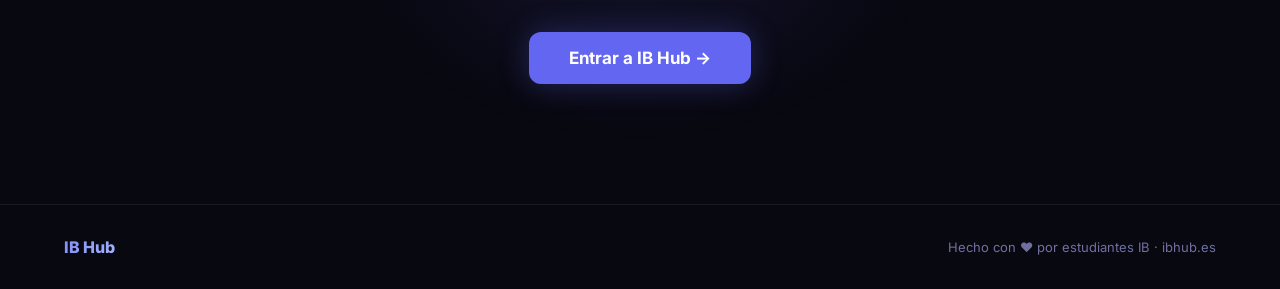
==== commit 708e9d37: "Add IB Hub landing page as index.html Clean hero section, features, subjects chips, how-it-works ste" ====
--- a/index.html
+++ b/index.html
@@ -3,55 +3,47 @@
 <head>
   <meta charset="UTF-8" />
   <meta name="viewport" content="width=device-width, initial-scale=1.0" />
-  <title>Nicole Maccari — Portfolio</title>
+  <title>IB Hub — Tu plataforma de estudio IB</title>
+  <meta name="description" content="Todo lo que necesitas para el IB en un solo lugar. Past papers, apuntes, flashcards y recursos organizados por asignatura." />
   <link rel="preconnect" href="https://fonts.googleapis.com" />
   <link rel="preconnect" href="https://fonts.gstatic.com" crossorigin />
-  <link href="https://fonts.googleapis.com/css2?family=Space+Grotesk:wght@300;400;500;600;700&family=Space+Mono:wght@400;700&display=swap" rel="stylesheet" />
+  <link href="https://fonts.googleapis.com/css2?family=Inter:wght@300;400;500;600;700;800;900&display=swap" rel="stylesheet" />
   <style>
     *, *::before, *::after { box-sizing: border-box; margin: 0; padding: 0; }
 
     :root {
-      --bg: #08080f;
-      --bg2: #0d0d1a;
-      --purple: #7c3aed;
-      --purple-light: #a855f7;
-      --cyan: #06b6d4;
-      --cyan-light: #67e8f9;
-      --white: #f0f0ff;
-      --gray: #8888aa;
-      --card-bg: rgba(255,255,255,0.03);
-      --card-border: rgba(255,255,255,0.07);
-      --glow-purple: 0 0 40px rgba(124,58,237,0.3);
-      --glow-cyan: 0 0 40px rgba(6,182,212,0.3);
+      --bg:      #080810;
+      --bg2:     #0f0f1e;
+      --bg3:     #15152a;
+      --border:  rgba(255,255,255,0.07);
+      --text:    #eeeef8;
+      --muted:   #7070a0;
+      --accent:  #6366f1;
+      --accent2: #818cf8;
+      --accent3: #a5b4fc;
+      --green:   #10b981;
+      --yellow:  #f59e0b;
+      --pink:    #ec4899;
     }
 
     html { scroll-behavior: smooth; }
 
     body {
+      font-family: 'Inter', sans-serif;
       background: var(--bg);
-      color: var(--white);
-      font-family: 'Space Grotesk', sans-serif;
+      color: var(--text);
+      min-height: 100vh;
       overflow-x: hidden;
-      line-height: 1.6;
-    }
-
-    /* ── CANVAS BACKGROUND ── */
-    #bg-canvas {
-      position: fixed;
-      inset: 0;
-      z-index: 0;
-      pointer-events: none;
-    }
-
-    /* ── NOISE OVERLAY ── */
+    }
+
+    /* ── NOISE overlay ── */
     body::before {
       content: '';
       position: fixed;
       inset: 0;
-      background-image: url("data:image/svg+xml,%3Csvg viewBox='0 0 200 200' xmlns='http://www.w3.org/2000/svg'%3E%3Cfilter id='noise'%3E%3CfeTurbulence type='fractalNoise' baseFrequency='0.9' numOctaves='4' stitchTiles='stitch'/%3E%3C/filter%3E%3Crect width='100%25' height='100%25' filter='url(%23noise)' opacity='0.03'/%3E%3C/svg%3E");
+      background-image: url("data:image/svg+xml,%3Csvg viewBox='0 0 256 256' xmlns='http://www.w3.org/2000/svg'%3E%3Cfilter id='noise'%3E%3CfeTurbulence type='fractalNoise' baseFrequency='0.9' numOctaves='4' stitchTiles='stitch'/%3E%3C/filter%3E%3Crect width='100%25' height='100%25' filter='url(%23noise)' opacity='0.03'/%3E%3C/svg%3E");
       pointer-events: none;
       z-index: 0;
-      opacity: 0.4;
     }
 
     /* ── NAV ── */
@@ -62,1129 +54,658 @@
       display: flex;
       align-items: center;
       justify-content: space-between;
-      padding: 1.2rem 4rem;
-      background: rgba(8,8,15,0.7);
+      padding: 0 clamp(20px, 5vw, 80px);
+      height: 64px;
+      background: rgba(8,8,16,0.7);
       backdrop-filter: blur(20px);
-      border-bottom: 1px solid var(--card-border);
+      border-bottom: 1px solid var(--border);
     }
 
     .nav-logo {
-      font-family: 'Space Mono', monospace;
-      font-size: 1.1rem;
-      font-weight: 700;
-      background: linear-gradient(135deg, var(--purple-light), var(--cyan));
+      font-size: 18px;
+      font-weight: 800;
+      letter-spacing: -0.02em;
+      background: linear-gradient(135deg, var(--accent2), var(--accent3));
       -webkit-background-clip: text;
       -webkit-text-fill-color: transparent;
-      background-clip: text;
-      letter-spacing: -0.02em;
     }
 
     .nav-links {
       display: flex;
-      gap: 2.5rem;
+      align-items: center;
+      gap: 32px;
       list-style: none;
     }
 
     .nav-links a {
-      color: var(--gray);
+      color: var(--muted);
       text-decoration: none;
-      font-size: 0.9rem;
+      font-size: 14px;
       font-weight: 500;
-      letter-spacing: 0.05em;
-      text-transform: uppercase;
-      transition: color 0.3s;
+      transition: color .2s;
+    }
+    .nav-links a:hover { color: var(--text); }
+
+    .nav-cta {
+      background: var(--accent);
+      color: #fff !important;
+      padding: 8px 18px;
+      border-radius: 8px;
+      font-weight: 600 !important;
+      transition: background .2s, transform .15s !important;
+    }
+    .nav-cta:hover { background: var(--accent2) !important; transform: translateY(-1px); }
+
+    /* ── HERO ── */
+    .hero {
       position: relative;
-    }
-
-    .nav-links a::after {
+      min-height: 100vh;
+      display: flex;
+      flex-direction: column;
+      align-items: center;
+      justify-content: center;
+      text-align: center;
+      padding: 100px clamp(20px, 5vw, 80px) 80px;
+      overflow: hidden;
+    }
+
+    /* glow blobs */
+    .hero::after {
       content: '';
       position: absolute;
-      bottom: -4px; left: 0;
-      width: 0; height: 1px;
-      background: var(--cyan);
-      transition: width 0.3s;
-    }
-
-    .nav-links a:hover { color: var(--cyan); }
-    .nav-links a:hover::after { width: 100%; }
-
-    /* ── SECTIONS BASE ── */
-    section {
+      top: 20%;
+      left: 50%;
+      transform: translateX(-50%);
+      width: 700px;
+      height: 500px;
+      background: radial-gradient(ellipse, rgba(99,102,241,0.15) 0%, transparent 70%);
+      pointer-events: none;
+      z-index: 0;
+    }
+
+    .blob {
+      position: absolute;
+      border-radius: 50%;
+      filter: blur(80px);
+      pointer-events: none;
+      z-index: 0;
+    }
+    .blob-1 { width: 400px; height: 400px; background: rgba(99,102,241,0.12); top: 10%; left: 5%; }
+    .blob-2 { width: 300px; height: 300px; background: rgba(236,72,153,0.08); top: 40%; right: 5%; }
+    .blob-3 { width: 250px; height: 250px; background: rgba(16,185,129,0.07); bottom: 10%; left: 30%; }
+
+    .hero-content { position: relative; z-index: 1; max-width: 820px; }
+
+    .hero-badge {
+      display: inline-flex;
+      align-items: center;
+      gap: 8px;
+      background: rgba(99,102,241,0.12);
+      border: 1px solid rgba(99,102,241,0.3);
+      color: var(--accent3);
+      font-size: 12px;
+      font-weight: 600;
+      letter-spacing: 0.08em;
+      text-transform: uppercase;
+      padding: 6px 14px;
+      border-radius: 100px;
+      margin-bottom: 28px;
+    }
+
+    .hero-badge span { width: 6px; height: 6px; background: var(--accent2); border-radius: 50%; animation: pulse 2s infinite; }
+    @keyframes pulse { 0%,100%{opacity:1} 50%{opacity:0.3} }
+
+    .hero-title {
+      font-size: clamp(42px, 8vw, 82px);
+      font-weight: 900;
+      letter-spacing: -0.04em;
+      line-height: 1.05;
+      margin-bottom: 24px;
+    }
+
+    .hero-title .grad {
+      background: linear-gradient(135deg, #818cf8 0%, #a5b4fc 40%, #c4b5fd 70%, #f0abfc 100%);
+      -webkit-background-clip: text;
+      -webkit-text-fill-color: transparent;
+    }
+
+    .hero-sub {
+      font-size: clamp(16px, 2.5vw, 20px);
+      color: var(--muted);
+      line-height: 1.6;
+      max-width: 560px;
+      margin: 0 auto 40px;
+    }
+
+    .hero-sub strong { color: var(--text); font-weight: 600; }
+
+    .hero-actions {
+      display: flex;
+      align-items: center;
+      justify-content: center;
+      gap: 14px;
+      flex-wrap: wrap;
+    }
+
+    .btn-primary {
+      display: inline-flex;
+      align-items: center;
+      gap: 8px;
+      background: var(--accent);
+      color: #fff;
+      text-decoration: none;
+      font-size: 16px;
+      font-weight: 700;
+      padding: 14px 32px;
+      border-radius: 12px;
+      transition: background .2s, transform .15s, box-shadow .2s;
+      box-shadow: 0 0 30px rgba(99,102,241,0.3);
+    }
+    .btn-primary:hover {
+      background: var(--accent2);
+      transform: translateY(-2px);
+      box-shadow: 0 0 50px rgba(99,102,241,0.5);
+    }
+
+    .btn-secondary {
+      display: inline-flex;
+      align-items: center;
+      gap: 8px;
+      background: rgba(255,255,255,0.05);
+      border: 1px solid var(--border);
+      color: var(--text);
+      text-decoration: none;
+      font-size: 16px;
+      font-weight: 600;
+      padding: 14px 28px;
+      border-radius: 12px;
+      transition: background .2s, border-color .2s, transform .15s;
+    }
+    .btn-secondary:hover {
+      background: rgba(255,255,255,0.09);
+      border-color: rgba(255,255,255,0.15);
+      transform: translateY(-2px);
+    }
+
+    /* ── STATS ── */
+    .stats {
+      display: flex;
+      justify-content: center;
+      gap: clamp(24px, 5vw, 64px);
+      flex-wrap: wrap;
+      margin-top: 72px;
+      padding-top: 40px;
+      border-top: 1px solid var(--border);
       position: relative;
       z-index: 1;
     }
 
-    .container {
-      max-width: 1100px;
-      margin: 0 auto;
-      padding: 0 2rem;
-    }
-
-    /* ── HERO ── */
-    #hero {
-      min-height: 100vh;
-      display: flex;
-      align-items: center;
-      padding: 8rem 2rem 4rem;
-    }
-
-    .hero-inner {
-      max-width: 1100px;
-      margin: 0 auto;
-      display: grid;
-      grid-template-columns: 1fr auto;
-      align-items: center;
-      gap: 4rem;
-    }
-
-    .hero-badge {
-      display: inline-flex;
-      align-items: center;
-      gap: 0.5rem;
-      padding: 0.4rem 1rem;
-      border-radius: 999px;
-      border: 1px solid rgba(6,182,212,0.3);
-      background: rgba(6,182,212,0.05);
-      color: var(--cyan);
-      font-size: 0.8rem;
-      font-family: 'Space Mono', monospace;
-      letter-spacing: 0.05em;
-      margin-bottom: 1.5rem;
-    }
-
-    .hero-badge-dot {
-      width: 6px; height: 6px;
-      border-radius: 50%;
-      background: var(--cyan);
-      animation: pulse-dot 2s infinite;
-    }
-
-    @keyframes pulse-dot {
-      0%, 100% { opacity: 1; transform: scale(1); }
-      50% { opacity: 0.5; transform: scale(0.8); }
-    }
-
-    .hero-name {
-      font-size: clamp(3rem, 7vw, 5.5rem);
-      font-weight: 700;
-      line-height: 1.05;
+    .stat { text-align: center; }
+    .stat-num {
+      font-size: clamp(28px, 4vw, 42px);
+      font-weight: 900;
       letter-spacing: -0.03em;
-      margin-bottom: 0.5rem;
-    }
-
-    .hero-name .first { color: var(--white); }
-
-    .hero-name .last {
-      background: linear-gradient(135deg, var(--purple-light) 0%, var(--cyan) 100%);
+      background: linear-gradient(135deg, var(--accent2), var(--accent3));
       -webkit-background-clip: text;
       -webkit-text-fill-color: transparent;
-      background-clip: text;
-    }
-
-    .hero-role {
-      font-family: 'Space Mono', monospace;
-      font-size: 1rem;
-      color: var(--purple-light);
-      margin-bottom: 1.5rem;
-      letter-spacing: 0.05em;
-    }
-
-    .hero-desc {
-      color: var(--gray);
-      font-size: 1.1rem;
-      max-width: 520px;
-      line-height: 1.7;
-      margin-bottom: 2.5rem;
-    }
-
-    .hero-tags {
-      display: flex;
-      flex-wrap: wrap;
-      gap: 0.6rem;
-      margin-bottom: 2.5rem;
-    }
-
-    .tag {
-      padding: 0.35rem 0.9rem;
-      border-radius: 999px;
-      font-size: 0.8rem;
+    }
+    .stat-label {
+      font-size: 13px;
+      color: var(--muted);
+      margin-top: 4px;
       font-weight: 500;
-      border: 1px solid var(--card-border);
-      background: var(--card-bg);
-      color: var(--gray);
-      transition: all 0.3s;
-    }
-
-    .tag:hover {
-      border-color: var(--purple);
-      color: var(--purple-light);
-      background: rgba(124,58,237,0.08);
-    }
-
-    .hero-cta {
-      display: flex;
-      gap: 1rem;
-    }
-
-    .btn-primary {
-      padding: 0.75rem 2rem;
-      border-radius: 8px;
-      background: linear-gradient(135deg, var(--purple), var(--cyan));
-      color: #fff;
-      font-family: 'Space Grotesk', sans-serif;
-      font-size: 0.95rem;
-      font-weight: 600;
-      text-decoration: none;
-      border: none;
-      cursor: pointer;
-      transition: opacity 0.3s, transform 0.2s;
-      box-shadow: var(--glow-purple);
-    }
-
-    .btn-primary:hover { opacity: 0.85; transform: translateY(-2px); }
-
-    .btn-outline {
-      padding: 0.75rem 2rem;
-      border-radius: 8px;
-      background: transparent;
-      color: var(--white);
-      font-family: 'Space Grotesk', sans-serif;
-      font-size: 0.95rem;
-      font-weight: 600;
-      text-decoration: none;
-      border: 1px solid var(--card-border);
-      cursor: pointer;
-      transition: border-color 0.3s, color 0.3s, transform 0.2s;
-    }
-
-    .btn-outline:hover {
-      border-color: var(--cyan);
-      color: var(--cyan);
-      transform: translateY(-2px);
-    }
-
-    /* Hero avatar */
-    .hero-avatar {
-      position: relative;
-      width: 220px; height: 220px;
-      flex-shrink: 0;
-    }
-
-    .avatar-ring {
-      position: absolute;
-      inset: -12px;
-      border-radius: 50%;
-      background: conic-gradient(from 0deg, var(--purple), var(--cyan), var(--purple));
-      animation: spin 6s linear infinite;
-    }
-
-    .avatar-ring::before {
-      content: '';
-      position: absolute;
-      inset: 3px;
-      border-radius: 50%;
-      background: var(--bg);
-    }
-
-    @keyframes spin { to { transform: rotate(360deg); } }
-
-    .avatar-inner {
-      position: absolute;
-      inset: 0;
-      border-radius: 50%;
-      background: linear-gradient(135deg, rgba(124,58,237,0.2), rgba(6,182,212,0.2));
-      border: 2px solid rgba(255,255,255,0.05);
-      display: flex;
-      align-items: center;
-      justify-content: center;
-      font-size: 5rem;
-      z-index: 1;
-    }
-
-    /* ── SECTION TITLES ── */
+    }
+
+    /* ── SECTION COMMONS ── */
+    section { position: relative; z-index: 1; }
+
     .section-label {
-      font-family: 'Space Mono', monospace;
-      font-size: 0.75rem;
-      letter-spacing: 0.2em;
+      font-size: 11px;
+      font-weight: 700;
+      letter-spacing: 0.15em;
       text-transform: uppercase;
-      color: var(--cyan);
-      margin-bottom: 0.75rem;
+      color: var(--accent2);
+      margin-bottom: 12px;
     }
 
     .section-title {
-      font-size: clamp(2rem, 4vw, 2.8rem);
-      font-weight: 700;
-      letter-spacing: -0.02em;
+      font-size: clamp(28px, 4vw, 44px);
+      font-weight: 800;
+      letter-spacing: -0.03em;
       line-height: 1.15;
-      margin-bottom: 1rem;
-    }
-
-    .section-title span {
-      background: linear-gradient(135deg, var(--purple-light), var(--cyan));
-      -webkit-background-clip: text;
-      -webkit-text-fill-color: transparent;
-      background-clip: text;
-    }
-
-    .section-subtitle {
-      color: var(--gray);
-      font-size: 1.05rem;
-      max-width: 540px;
-      line-height: 1.7;
-      margin-bottom: 3.5rem;
-    }
-
-    /* ── DIVIDER ── */
-    .divider {
-      width: 60px; height: 2px;
-      background: linear-gradient(90deg, var(--purple), var(--cyan));
-      margin-bottom: 1rem;
-      border-radius: 2px;
-    }
-
-    /* ── EDUCATION SECTION ── */
-    #educacion {
-      padding: 7rem 2rem;
-    }
-
-    .edu-grid {
+      margin-bottom: 16px;
+    }
+
+    .section-sub {
+      font-size: 16px;
+      color: var(--muted);
+      line-height: 1.6;
+      max-width: 500px;
+    }
+
+    /* ── FEATURES ── */
+    .features {
+      padding: 100px clamp(20px, 5vw, 80px);
+      max-width: 1200px;
+      margin: 0 auto;
+    }
+
+    .features-header {
+      text-align: center;
+      margin-bottom: 64px;
+    }
+    .features-header .section-sub { margin: 0 auto; }
+
+    .features-grid {
       display: grid;
-      grid-template-columns: 1fr 1fr;
-      gap: 1.5rem;
-    }
-
-    .edu-card {
-      background: var(--card-bg);
-      border: 1px solid var(--card-border);
+      grid-template-columns: repeat(auto-fit, minmax(280px, 1fr));
+      gap: 20px;
+    }
+
+    .feature-card {
+      background: var(--bg2);
+      border: 1px solid var(--border);
       border-radius: 16px;
-      padding: 2rem;
-      transition: border-color 0.3s, transform 0.3s, box-shadow 0.3s;
+      padding: 28px;
+      transition: border-color .25s, transform .2s, box-shadow .25s;
       position: relative;
       overflow: hidden;
     }
-
-    .edu-card::before {
-      content: '';
-      position: absolute;
-      top: 0; left: 0; right: 0;
-      height: 2px;
-      background: linear-gradient(90deg, var(--purple), var(--cyan));
-      opacity: 0;
-      transition: opacity 0.3s;
-    }
-
-    .edu-card:hover {
-      border-color: rgba(124,58,237,0.3);
-      transform: translateY(-4px);
-      box-shadow: var(--glow-purple);
-    }
-
-    .edu-card:hover::before { opacity: 1; }
-
-    .edu-card.featured {
-      grid-column: 1 / -1;
-      background: linear-gradient(135deg, rgba(124,58,237,0.06), rgba(6,182,212,0.04));
-      border-color: rgba(124,58,237,0.2);
-    }
-
-    .edu-card-icon {
-      font-size: 2rem;
-      margin-bottom: 1rem;
-    }
-
-    .edu-card-school {
-      font-size: 1.15rem;
-      font-weight: 700;
-      color: var(--white);
-      margin-bottom: 0.25rem;
-    }
-
-    .edu-card-period {
-      font-family: 'Space Mono', monospace;
-      font-size: 0.75rem;
-      color: var(--cyan);
-      letter-spacing: 0.05em;
-      margin-bottom: 0.75rem;
-    }
-
-    .edu-card-desc {
-      color: var(--gray);
-      font-size: 0.9rem;
-      line-height: 1.6;
-      margin-bottom: 1.25rem;
-    }
-
-    .grade-badges {
-      display: flex;
-      flex-wrap: wrap;
-      gap: 0.5rem;
-    }
-
-    .grade-badge {
-      padding: 0.3rem 0.8rem;
-      border-radius: 6px;
-      font-size: 0.8rem;
-      font-weight: 600;
-      font-family: 'Space Mono', monospace;
-    }
-
-    .grade-badge.high {
-      background: rgba(16,185,129,0.1);
-      border: 1px solid rgba(16,185,129,0.3);
-      color: #34d399;
-    }
-
-    .grade-badge.mid {
-      background: rgba(124,58,237,0.1);
-      border: 1px solid rgba(124,58,237,0.3);
-      color: var(--purple-light);
-    }
-
-    .grade-badge.info {
-      background: rgba(6,182,212,0.1);
-      border: 1px solid rgba(6,182,212,0.3);
-      color: var(--cyan);
-    }
-
-    /* Notas visual */
-    .subject-list {
-      display: flex;
-      flex-direction: column;
-      gap: 0.75rem;
-      margin-top: 1rem;
-    }
-
-    .subject-item {
-      display: flex;
-      align-items: center;
-      gap: 1rem;
-    }
-
-    .subject-name {
-      font-size: 0.85rem;
-      color: var(--gray);
-      width: 140px;
-      flex-shrink: 0;
-    }
-
-    .subject-bar-wrap {
-      flex: 1;
-      height: 6px;
-      background: rgba(255,255,255,0.05);
-      border-radius: 999px;
-      overflow: hidden;
-    }
-
-    .subject-bar {
-      height: 100%;
-      border-radius: 999px;
-      background: linear-gradient(90deg, var(--purple), var(--cyan));
-      animation: bar-grow 1.2s cubic-bezier(.4,0,.2,1) both;
-      animation-play-state: paused;
-    }
-
-    .subject-bar.animated { animation-play-state: running; }
-
-    @keyframes bar-grow {
-      from { width: 0; }
-    }
-
-    .subject-score {
-      font-family: 'Space Mono', monospace;
-      font-size: 0.8rem;
-      color: var(--white);
-      width: 36px;
-      text-align: right;
-    }
-
-    /* ── COURSES ── */
-    #cursos {
-      padding: 7rem 2rem;
-      background: linear-gradient(180deg, transparent, rgba(124,58,237,0.03), transparent);
-    }
-
-    .courses-grid {
-      display: grid;
-      grid-template-columns: repeat(auto-fit, minmax(300px, 1fr));
-      gap: 1.5rem;
-    }
-
-    .course-card {
-      background: var(--card-bg);
-      border: 1px solid var(--card-border);
-      border-radius: 16px;
-      padding: 2rem;
-      transition: all 0.3s;
-      position: relative;
-      overflow: hidden;
-    }
-
-    .course-card::after {
-      content: '';
-      position: absolute;
-      bottom: 0; right: 0;
-      width: 120px; height: 120px;
-      border-radius: 50%;
-      background: radial-gradient(circle, rgba(124,58,237,0.15), transparent 70%);
-      pointer-events: none;
-      transition: all 0.5s;
-    }
-
-    .course-card:hover {
-      border-color: rgba(6,182,212,0.3);
-      transform: translateY(-5px);
-      box-shadow: var(--glow-cyan);
-    }
-
-    .course-card:hover::after {
-      width: 180px; height: 180px;
-      background: radial-gradient(circle, rgba(6,182,212,0.12), transparent 70%);
-    }
-
-    .course-platform {
-      font-family: 'Space Mono', monospace;
-      font-size: 0.7rem;
-      letter-spacing: 0.15em;
-      text-transform: uppercase;
-      color: var(--cyan);
-      margin-bottom: 0.5rem;
-    }
-
-    .course-title {
-      font-size: 1.25rem;
-      font-weight: 700;
-      color: var(--white);
-      margin-bottom: 0.75rem;
-    }
-
-    .course-desc {
-      color: var(--gray);
-      font-size: 0.9rem;
-      line-height: 1.6;
-      margin-bottom: 1.5rem;
-    }
-
-    .tech-stack {
-      display: flex;
-      flex-wrap: wrap;
-      gap: 0.5rem;
-    }
-
-    .tech-tag {
-      padding: 0.25rem 0.7rem;
-      border-radius: 6px;
-      font-size: 0.75rem;
-      font-weight: 600;
-      background: rgba(124,58,237,0.12);
-      border: 1px solid rgba(124,58,237,0.25);
-      color: var(--purple-light);
-    }
-
-    .course-icon {
-      font-size: 2.5rem;
-      margin-bottom: 1.25rem;
-      display: block;
-    }
-
-    .course-year {
-      position: absolute;
-      top: 1.5rem; right: 1.5rem;
-      font-family: 'Space Mono', monospace;
-      font-size: 0.7rem;
-      color: rgba(255,255,255,0.2);
-    }
-
-    /* ── UNIVERSITY ── */
-    #universidad {
-      padding: 7rem 2rem;
-    }
-
-    .uni-hero {
-      background: linear-gradient(135deg, rgba(124,58,237,0.08), rgba(6,182,212,0.06));
-      border: 1px solid rgba(124,58,237,0.2);
-      border-radius: 24px;
-      padding: 3.5rem;
-      display: grid;
-      grid-template-columns: 1fr auto;
-      align-items: center;
-      gap: 3rem;
-      position: relative;
-      overflow: hidden;
-    }
-
-    .uni-hero::before {
+    .feature-card::before {
       content: '';
       position: absolute;
       inset: 0;
-      background: radial-gradient(ellipse at top left, rgba(124,58,237,0.15), transparent 60%);
-      pointer-events: none;
-    }
-
-    .uni-hero::after {
+      background: radial-gradient(circle at 50% 0%, var(--card-glow, rgba(99,102,241,0.08)) 0%, transparent 60%);
+      opacity: 0;
+      transition: opacity .3s;
+    }
+    .feature-card:hover {
+      border-color: rgba(99,102,241,0.3);
+      transform: translateY(-4px);
+      box-shadow: 0 20px 50px rgba(0,0,0,0.4);
+    }
+    .feature-card:hover::before { opacity: 1; }
+
+    .feature-icon {
+      font-size: 28px;
+      margin-bottom: 16px;
+      display: block;
+    }
+    .feature-name {
+      font-size: 17px;
+      font-weight: 700;
+      margin-bottom: 8px;
+      letter-spacing: -0.01em;
+    }
+    .feature-desc {
+      font-size: 14px;
+      color: var(--muted);
+      line-height: 1.6;
+    }
+
+    /* feature card accent colors */
+    .fc-indigo { --card-glow: rgba(99,102,241,0.1); }
+    .fc-green  { --card-glow: rgba(16,185,129,0.1); }
+    .fc-yellow { --card-glow: rgba(245,158,11,0.1); }
+    .fc-pink   { --card-glow: rgba(236,72,153,0.1); }
+    .fc-blue   { --card-glow: rgba(59,130,246,0.1); }
+    .fc-purple { --card-glow: rgba(139,92,246,0.1); }
+
+    /* ── SUBJECTS ── */
+    .subjects-section {
+      padding: 100px clamp(20px, 5vw, 80px);
+      background: var(--bg2);
+      border-top: 1px solid var(--border);
+      border-bottom: 1px solid var(--border);
+    }
+
+    .subjects-inner {
+      max-width: 1200px;
+      margin: 0 auto;
+      display: grid;
+      grid-template-columns: 1fr 1fr;
+      gap: 64px;
+      align-items: center;
+    }
+
+    @media (max-width: 768px) {
+      .subjects-inner { grid-template-columns: 1fr; gap: 40px; }
+      .nav-links { display: none; }
+    }
+
+    .subjects-chips {
+      display: flex;
+      flex-wrap: wrap;
+      gap: 10px;
+    }
+
+    .chip {
+      display: inline-flex;
+      align-items: center;
+      gap: 6px;
+      background: var(--bg3);
+      border: 1px solid var(--border);
+      color: var(--text);
+      font-size: 13px;
+      font-weight: 500;
+      padding: 7px 14px;
+      border-radius: 100px;
+      transition: border-color .2s, background .2s;
+    }
+    .chip:hover {
+      border-color: rgba(99,102,241,0.4);
+      background: rgba(99,102,241,0.08);
+    }
+    .chip-dot {
+      width: 7px; height: 7px;
+      border-radius: 50%;
+      flex-shrink: 0;
+    }
+
+    /* ── HOW IT WORKS ── */
+    .how {
+      padding: 100px clamp(20px, 5vw, 80px);
+      max-width: 1200px;
+      margin: 0 auto;
+    }
+
+    .how-header { text-align: center; margin-bottom: 64px; }
+    .how-header .section-sub { margin: 0 auto; }
+
+    .steps {
+      display: grid;
+      grid-template-columns: repeat(auto-fit, minmax(220px, 1fr));
+      gap: 24px;
+      position: relative;
+    }
+
+    .step {
+      text-align: center;
+      padding: 32px 24px;
+      background: var(--bg2);
+      border: 1px solid var(--border);
+      border-radius: 16px;
+      position: relative;
+    }
+
+    .step-num {
+      width: 44px;
+      height: 44px;
+      border-radius: 12px;
+      background: rgba(99,102,241,0.15);
+      border: 1px solid rgba(99,102,241,0.3);
+      color: var(--accent3);
+      font-size: 18px;
+      font-weight: 800;
+      display: flex;
+      align-items: center;
+      justify-content: center;
+      margin: 0 auto 16px;
+    }
+
+    .step-title {
+      font-size: 16px;
+      font-weight: 700;
+      margin-bottom: 8px;
+    }
+
+    .step-desc {
+      font-size: 14px;
+      color: var(--muted);
+      line-height: 1.6;
+    }
+
+    /* ── CTA ── */
+    .cta-section {
+      padding: 120px clamp(20px, 5vw, 80px);
+      text-align: center;
+      position: relative;
+      overflow: hidden;
+    }
+
+    .cta-section::before {
       content: '';
       position: absolute;
-      bottom: -40px; right: -40px;
-      width: 200px; height: 200px;
-      border-radius: 50%;
-      background: radial-gradient(circle, rgba(6,182,212,0.15), transparent 70%);
+      top: 50%;
+      left: 50%;
+      transform: translate(-50%, -50%);
+      width: 600px;
+      height: 400px;
+      background: radial-gradient(ellipse, rgba(99,102,241,0.12) 0%, transparent 70%);
       pointer-events: none;
     }
 
-    .uni-label {
-      font-family: 'Space Mono', monospace;
-      font-size: 0.7rem;
-      letter-spacing: 0.2em;
-      text-transform: uppercase;
-      color: var(--cyan);
-      margin-bottom: 0.75rem;
+    .cta-inner { position: relative; z-index: 1; max-width: 600px; margin: 0 auto; }
+
+    .cta-title {
+      font-size: clamp(32px, 5vw, 52px);
+      font-weight: 900;
+      letter-spacing: -0.04em;
+      line-height: 1.1;
+      margin-bottom: 20px;
+    }
+
+    .cta-sub {
+      font-size: 17px;
+      color: var(--muted);
+      line-height: 1.6;
+      margin-bottom: 40px;
+    }
+
+    /* ── FOOTER ── */
+    footer {
+      border-top: 1px solid var(--border);
+      padding: 32px clamp(20px, 5vw, 80px);
       display: flex;
       align-items: center;
-      gap: 0.5rem;
-    }
-
-    .uni-label::before {
-      content: '';
-      display: inline-block;
-      width: 6px; height: 6px;
-      border-radius: 50%;
-      background: var(--cyan);
-      animation: pulse-dot 2s infinite;
-    }
-
-    .uni-name {
-      font-size: 2rem;
-      font-weight: 700;
-      color: var(--white);
-      margin-bottom: 0.5rem;
-      letter-spacing: -0.02em;
-    }
-
-    .uni-degree {
-      font-size: 1.1rem;
-      color: var(--purple-light);
-      font-weight: 500;
-      margin-bottom: 1.5rem;
-    }
-
-    .uni-detail {
-      color: var(--gray);
-      font-size: 0.95rem;
-      line-height: 1.7;
-    }
-
-    .uni-stats {
-      display: flex;
-      flex-direction: column;
-      gap: 1.5rem;
-      position: relative;
-      z-index: 1;
-    }
-
-    .uni-stat {
-      text-align: center;
-      padding: 1.25rem 1.75rem;
-      border-radius: 12px;
-      background: rgba(255,255,255,0.03);
-      border: 1px solid var(--card-border);
-      min-width: 140px;
-    }
-
-    .uni-stat-value {
-      font-family: 'Space Mono', monospace;
-      font-size: 1.5rem;
-      font-weight: 700;
-      background: linear-gradient(135deg, var(--purple-light), var(--cyan));
+      justify-content: space-between;
+      flex-wrap: wrap;
+      gap: 12px;
+    }
+
+    .footer-logo {
+      font-size: 16px;
+      font-weight: 800;
+      background: linear-gradient(135deg, var(--accent2), var(--accent3));
       -webkit-background-clip: text;
       -webkit-text-fill-color: transparent;
-      background-clip: text;
-    }
-
-    .uni-stat-label {
-      font-size: 0.75rem;
-      color: var(--gray);
-      margin-top: 0.25rem;
-    }
-
-    /* ── CONTACT ── */
-    #contacto {
-      padding: 7rem 2rem 5rem;
-    }
-
-    .contact-grid {
-      display: grid;
-      grid-template-columns: 1fr 1fr;
-      gap: 1.5rem;
-    }
-
-    .contact-card {
-      background: var(--card-bg);
-      border: 1px solid var(--card-border);
-      border-radius: 16px;
-      padding: 2rem;
-      display: flex;
-      align-items: center;
-      gap: 1.25rem;
-      text-decoration: none;
-      color: inherit;
-      transition: all 0.3s;
-      position: relative;
-      overflow: hidden;
-    }
-
-    .contact-card:hover {
-      border-color: rgba(124,58,237,0.4);
-      transform: translateY(-3px);
-      box-shadow: var(--glow-purple);
-    }
-
-    .contact-icon {
-      width: 48px; height: 48px;
-      border-radius: 12px;
-      display: flex;
-      align-items: center;
-      justify-content: center;
-      font-size: 1.4rem;
-      flex-shrink: 0;
-    }
-
-    .contact-icon.email { background: rgba(124,58,237,0.15); }
-    .contact-icon.github { background: rgba(255,255,255,0.05); }
-
-    .contact-info-label {
-      font-size: 0.75rem;
-      color: var(--gray);
-      text-transform: uppercase;
-      letter-spacing: 0.1em;
-      margin-bottom: 0.25rem;
-    }
-
-    .contact-info-value {
-      font-size: 1rem;
-      font-weight: 600;
-      color: var(--white);
-    }
-
-    .contact-arrow {
-      margin-left: auto;
-      font-size: 1.25rem;
-      color: var(--gray);
-      transition: color 0.3s, transform 0.3s;
-    }
-
-    .contact-card:hover .contact-arrow {
-      color: var(--cyan);
-      transform: translateX(4px);
-    }
-
-    /* ── FOOTER ── */
-    footer {
-      position: relative;
-      z-index: 1;
-      text-align: center;
-      padding: 2rem;
-      border-top: 1px solid var(--card-border);
-      color: rgba(255,255,255,0.2);
-      font-size: 0.8rem;
-      font-family: 'Space Mono', monospace;
-    }
-
-    footer span {
-      background: linear-gradient(135deg, var(--purple-light), var(--cyan));
-      -webkit-background-clip: text;
-      -webkit-text-fill-color: transparent;
-      background-clip: text;
-    }
-
-    /* ── SCROLL REVEAL ── */
-    .reveal {
-      opacity: 0;
-      transform: translateY(30px);
-      transition: opacity 0.7s cubic-bezier(.4,0,.2,1), transform 0.7s cubic-bezier(.4,0,.2,1);
-    }
-
-    .reveal.visible {
-      opacity: 1;
-      transform: translateY(0);
-    }
-
-    .reveal-delay-1 { transition-delay: 0.1s; }
-    .reveal-delay-2 { transition-delay: 0.2s; }
-    .reveal-delay-3 { transition-delay: 0.3s; }
-    .reveal-delay-4 { transition-delay: 0.4s; }
-
-    /* ── CURSOR GLOW ── */
-    .cursor-glow {
-      position: fixed;
-      width: 400px; height: 400px;
-      border-radius: 50%;
-      background: radial-gradient(circle, rgba(124,58,237,0.06), transparent 70%);
-      pointer-events: none;
-      z-index: 0;
-      transform: translate(-50%, -50%);
-      transition: left 0.15s, top 0.15s;
-    }
-
-    /* ── RESPONSIVE ── */
-    @media (max-width: 768px) {
-      nav { padding: 1rem 1.5rem; }
-      .nav-links { gap: 1.5rem; }
-      .hero-inner { grid-template-columns: 1fr; }
-      .hero-avatar { display: none; }
-      .edu-grid { grid-template-columns: 1fr; }
-      .edu-card.featured { grid-column: 1; }
-      .contact-grid { grid-template-columns: 1fr; }
-      .uni-hero { grid-template-columns: 1fr; }
-      .uni-stats { flex-direction: row; }
+    }
+
+    .footer-text {
+      font-size: 13px;
+      color: var(--muted);
     }
   </style>
 </head>
 <body>
 
-  <canvas id="bg-canvas"></canvas>
-  <div class="cursor-glow" id="cursor-glow"></div>
-
   <!-- NAV -->
   <nav>
-    <div class="nav-logo">NM_</div>
+    <div class="nav-logo">IB Hub</div>
     <ul class="nav-links">
-      <li><a href="#hero">Inicio</a></li>
-      <li><a href="#educacion">Educación</a></li>
-      <li><a href="#cursos">Cursos</a></li>
-      <li><a href="#universidad">Universidad</a></li>
-      <li><a href="#contacto">Contacto</a></li>
+      <li><a href="#features">Funciones</a></li>
+      <li><a href="#subjects">Asignaturas</a></li>
+      <li><a href="#how">Cómo funciona</a></li>
+      <li><a href="ib-hub.html" class="nav-cta">Entrar a la app →</a></li>
     </ul>
   </nav>
 
   <!-- HERO -->
-  <section id="hero">
-    <div class="hero-inner">
-      <div>
-        <div class="hero-badge">
-          <span class="hero-badge-dot"></span>
-          Disponible · Barcelona, España
+  <section class="hero">
+    <div class="blob blob-1"></div>
+    <div class="blob blob-2"></div>
+    <div class="blob blob-3"></div>
+
+    <div class="hero-content">
+      <div class="hero-badge">
+        <span></span>
+        Hecho por estudiantes IB, para estudiantes IB
+      </div>
+
+      <h1 class="hero-title">
+        Todo el IB<br>
+        en un solo<br>
+        <span class="grad">lugar.</span>
+      </h1>
+
+      <p class="hero-sub">
+        Past papers, apuntes organizados, flashcards y recursos de profesor — todo clasificado por asignatura y listo para estudiar. <strong>Sin buscar en mil carpetas.</strong>
+      </p>
+
+      <div class="hero-actions">
+        <a href="ib-hub.html" class="btn-primary">
+          Empezar ahora →
+        </a>
+        <a href="#features" class="btn-secondary">
+          Ver qué incluye
+        </a>
+      </div>
+
+      <div class="stats">
+        <div class="stat">
+          <div class="stat-num">15+</div>
+          <div class="stat-label">Asignaturas cubiertas</div>
         </div>
-        <h1 class="hero-name">
-          <span class="first">Nicole</span><br>
-          <span class="last">Maccari</span>
-        </h1>
-        <p class="hero-role">// Future Computer Scientist</p>
-        <p class="hero-desc">
-          Tengo 18 años y me apasiona la programación, los videojuegos y el deporte.
-          Combino disciplina de la pista de voleibol con curiosidad infinita frente al teclado —
-          siempre buscando aprender, construir y mejorar.
-        </p>
-        <div class="hero-tags">
-          <span class="tag">🏐 Voleibol</span>
-          <span class="tag">🎮 Videojuegos</span>
-          <span class="tag">💻 Programación</span>
-          <span class="tag">🌍 Bilingüe</span>
-          <span class="tag">🚀 En formación</span>
+        <div class="stat">
+          <div class="stat-num">200+</div>
+          <div class="stat-label">Archivos de recursos</div>
         </div>
-        <div class="hero-cta">
-          <a href="#educacion" class="btn-primary">Ver mi trayectoria</a>
-          <a href="#contacto" class="btn-outline">Contactar</a>
+        <div class="stat">
+          <div class="stat-num">100+</div>
+          <div class="stat-label">Past papers</div>
         </div>
-      </div>
-      <div class="hero-avatar">
-        <div class="avatar-ring"></div>
-        <div class="avatar-inner">🧑‍💻</div>
+        <div class="stat">
+          <div class="stat-num">4</div>
+          <div class="stat-label">Herramientas integradas</div>
+        </div>
       </div>
     </div>
   </section>
 
-  <!-- EDUCACIÓN -->
-  <section id="educacion">
-    <div class="container">
-      <p class="section-label reveal">/ Formación académica</p>
-      <div class="divider reveal"></div>
-      <h2 class="section-title reveal">Mi <span>educación</span></h2>
-      <p class="section-subtitle reveal">Bachillerato internacional con notas medias-altas, en un entorno multicultural y exigente.</p>
-
-      <div class="edu-grid">
-        <!-- Main school card -->
-        <div class="edu-card featured reveal">
-          <div class="edu-card-icon">🏫</div>
-          <div class="edu-card-school">Àgora Sant Cugat International School</div>
-          <div class="edu-card-period">SANT CUGAT DEL VALLÈS · 2006 – 2026</div>
-          <p class="edu-card-desc">
-            Escuela internacional con currículum bilingüe (español / inglés).
-            Formación integral con enfoque en ciencias, tecnología y comunicación intercultural.
-            Bachillerato con notas medias-altas de forma consistente.
-          </p>
-          <div class="grade-badges">
-            <span class="grade-badge high">Nota media alta</span>
-            <span class="grade-badge info">Bilingüe EN/ES</span>
-            <span class="grade-badge mid">Internacional</span>
-          </div>
-        </div>
-
-        <!-- Materias destacadas -->
-        <div class="edu-card reveal reveal-delay-1">
-          <div class="edu-card-icon">📊</div>
-          <div class="edu-card-school">Materias destacadas</div>
-          <div class="edu-card-period">RENDIMIENTO POR ASIGNATURA</div>
-          <div class="subject-list">
-            <div class="subject-item">
-              <span class="subject-name">Tecnología</span>
-              <div class="subject-bar-wrap">
-                <div class="subject-bar" style="width:92%"></div>
-              </div>
-              <span class="subject-score">9.2</span>
-            </div>
-            <div class="subject-item">
-              <span class="subject-name">Matemáticas</span>
-              <div class="subject-bar-wrap">
-                <div class="subject-bar" style="width:87%"></div>
-              </div>
-              <span class="subject-score">8.7</span>
-            </div>
-            <div class="subject-item">
-              <span class="subject-name">Inglés</span>
-              <div class="subject-bar-wrap">
-                <div class="subject-bar" style="width:90%"></div>
-              </div>
-              <span class="subject-score">9.0</span>
-            </div>
-            <div class="subject-item">
-              <span class="subject-name">Informática</span>
-              <div class="subject-bar-wrap">
-                <div class="subject-bar" style="width:95%"></div>
-              </div>
-              <span class="subject-score">9.5</span>
-            </div>
-          </div>
-        </div>
-
-        <!-- Logros -->
-        <div class="edu-card reveal reveal-delay-2">
-          <div class="edu-card-icon">🏅</div>
-          <div class="edu-card-school">Perfil académico</div>
-          <div class="edu-card-period">DESTACADOS</div>
-          <p class="edu-card-desc">Trayectoria sólida y constante en un entorno internacional de alta exigencia.</p>
-          <div class="grade-badges">
-            <span class="grade-badge high">Constancia</span>
-            <span class="grade-badge mid">Trabajo en equipo</span>
-            <span class="grade-badge info">Pensamiento crítico</span>
-            <span class="grade-badge high">Proactividad</span>
-          </div>
-        </div>
+  <!-- FEATURES -->
+  <section class="features" id="features">
+    <div class="features-header">
+      <div class="section-label">Funcionalidades</div>
+      <h2 class="section-title">Todo lo que necesitas<br>para estudiar mejor</h2>
+      <p class="section-sub">Cuatro herramientas diseñadas para que pases menos tiempo buscando y más tiempo aprendiendo.</p>
+    </div>
+
+    <div class="features-grid">
+      <div class="feature-card fc-indigo">
+        <span class="feature-icon">📄</span>
+        <div class="feature-name">Past Papers</div>
+        <div class="feature-desc">Accede a los exámenes oficiales de los últimos años, organizados por sesión. Comprueba qué papers son válidos para tu syllabus actual.</div>
+      </div>
+
+      <div class="feature-card fc-green">
+        <span class="feature-icon">📁</span>
+        <div class="feature-name">Apuntes y recursos</div>
+        <div class="feature-desc">Descarga directamente los materiales del profesor, organizados por unidad temática. Presentaciones, apuntes, lecturas y plantillas en un clic.</div>
+      </div>
+
+      <div class="feature-card fc-yellow">
+        <span class="feature-icon">🃏</span>
+        <div class="feature-name">Flashcards</div>
+        <div class="feature-desc">Repasa los conceptos clave de cada asignatura con tarjetas de memoria interactivas. Haz clic para ver la respuesta y navega al ritmo que quieras.</div>
+      </div>
+
+      <div class="feature-card fc-pink">
+        <span class="feature-icon">📋</span>
+        <div class="feature-name">Guías de prueba</div>
+        <div class="feature-desc">Información detallada de cada prueba: ponderación, duración, criterios y consejos reales de estudiantes IB que ya han pasado por ello.</div>
+      </div>
+
+      <div class="feature-card fc-blue">
+        <span class="feature-icon">📊</span>
+        <div class="feature-name">Grade Boundaries</div>
+        <div class="feature-desc">Consulta las notas de corte por componente para saber exactamente cuántos puntos necesitas en cada prueba para alcanzar tu objetivo.</div>
+      </div>
+
+      <div class="feature-card fc-purple">
+        <span class="feature-icon">💡</span>
+        <div class="feature-name">Consejos de estudiantes</div>
+        <div class="feature-desc">Tips reales de estudiantes que ya hicieron el IB, específicos por asignatura. Estrategias probadas para el Paper 1, el IA, el oral y más.</div>
       </div>
     </div>
   </section>
 
-  <!-- CURSOS -->
-  <section id="cursos">
-    <div class="container">
-      <p class="section-label reveal">/ Formación técnica</p>
-      <div class="divider reveal"></div>
-      <h2 class="section-title reveal">Cursos de <span>programación</span></h2>
-      <p class="section-subtitle reveal">Aprendizaje práctico a través de plataformas especializadas — del juego al código, y del código a la web.</p>
-
-      <div class="courses-grid">
-        <!-- Curso videojuegos -->
-        <div class="course-card reveal reveal-delay-1">
-          <span class="course-year">2024</span>
-          <span class="course-icon">🎮</span>
-          <div class="course-platform">Kodland</div>
-          <div class="course-title">Desarrollo de Videojuegos</div>
-          <p class="course-desc">
-            Curso intensivo de creación de videojuegos desde cero. Lógica de juego,
-            física básica, diseño de niveles y mecánicas de interacción.
-            Proyectos propios desarrollados durante el curso.
-          </p>
-          <div class="tech-stack">
-            <span class="tech-tag">Python</span>
-            <span class="tech-tag">Pygame</span>
-            <span class="tech-tag">Game Design</span>
-            <span class="tech-tag">Lógica de programación</span>
-          </div>
-        </div>
-
-        <!-- Curso web -->
-        <div class="course-card reveal reveal-delay-2">
-          <span class="course-year">2024</span>
-          <span class="course-icon">🌐</span>
-          <div class="course-platform">Kodland</div>
-          <div class="course-title">Desarrollo Web</div>
-          <p class="course-desc">
-            Fundamentos del desarrollo web moderno. Estructura, estilo e interactividad
-            en páginas web. Desde maquetación hasta lógica del lado del cliente.
-          </p>
-          <div class="tech-stack">
-            <span class="tech-tag">HTML5</span>
-            <span class="tech-tag">CSS3</span>
-            <span class="tech-tag">JavaScript</span>
-            <span class="tech-tag">Diseño Web</span>
-          </div>
-        </div>
+  <!-- SUBJECTS -->
+  <section class="subjects-section" id="subjects">
+    <div class="subjects-inner">
+      <div>
+        <div class="section-label">Asignaturas</div>
+        <h2 class="section-title">Cubre todas las<br>materias del IB</h2>
+        <p class="section-sub">Desde lenguas y humanidades hasta ciencias y matemáticas. Recursos disponibles tanto para Nivel Medio como Nivel Superior.</p>
+      </div>
+      <div class="subjects-chips">
+        <span class="chip"><span class="chip-dot" style="background:#f59e0b"></span>Español A NS</span>
+        <span class="chip"><span class="chip-dot" style="background:#10b981"></span>Inglés A NS</span>
+        <span class="chip"><span class="chip-dot" style="background:#3b82f6"></span>Inglés B NS</span>
+        <span class="chip"><span class="chip-dot" style="background:#8b5cf6"></span>Español B NS</span>
+        <span class="chip"><span class="chip-dot" style="background:#ec4899"></span>Alemán B NS</span>
+        <span class="chip"><span class="chip-dot" style="background:#6366f1"></span>Filosofía NM</span>
+        <span class="chip"><span class="chip-dot" style="background:#f59e0b"></span>Gestión Empresarial NM</span>
+        <span class="chip"><span class="chip-dot" style="background:#10b981"></span>Historia NM</span>
+        <span class="chip"><span class="chip-dot" style="background:#3b82f6"></span>Computer Science NM</span>
+        <span class="chip"><span class="chip-dot" style="background:#8b5cf6"></span>Química NM</span>
+        <span class="chip"><span class="chip-dot" style="background:#ef4444"></span>Física NM</span>
+        <span class="chip"><span class="chip-dot" style="background:#6366f1"></span>Matemáticas AI NM</span>
+        <span class="chip"><span class="chip-dot" style="background:#ec4899"></span>Matemáticas AE NM</span>
+        <span class="chip"><span class="chip-dot" style="background:#f59e0b"></span>Matemáticas AE NS</span>
+        <span class="chip"><span class="chip-dot" style="background:#10b981"></span>Sports NM</span>
+        <span class="chip" style="border-style:dashed; color: var(--muted)">+ más próximamente</span>
       </div>
     </div>
   </section>
 
-  <!-- UNIVERSIDAD -->
-  <section id="universidad">
-    <div class="container">
-      <p class="section-label reveal">/ Próximos pasos</p>
-      <div class="divider reveal"></div>
-      <h2 class="section-title reveal">Mi <span>futuro</span> académico</h2>
-      <p class="section-subtitle reveal">El siguiente capítulo de mi formación, donde convergen la tecnología y la visión global.</p>
-
-      <div class="uni-hero reveal">
-        <div>
-          <div class="uni-label">Matrícula confirmada · 2026</div>
-          <div class="uni-name">La Salle — URL</div>
-          <div class="uni-degree">Grado en Computer Science Internacional</div>
-          <p class="uni-detail">
-            Empiezo en La Salle (Universitat Ramon Llull) el grado de Computer Science
-            con enfoque internacional — un programa que combina ingeniería del software,
-            inteligencia artificial, redes y visión global del sector tecnológico.
-            El siguiente paso natural después de años aprendiendo a programar por iniciativa propia.
-          </p>
-        </div>
-        <div class="uni-stats">
-          <div class="uni-stat">
-            <div class="uni-stat-value">2026</div>
-            <div class="uni-stat-label">Año de inicio</div>
-          </div>
-          <div class="uni-stat">
-            <div class="uni-stat-value">4y</div>
-            <div class="uni-stat-label">Duración</div>
-          </div>
-          <div class="uni-stat">
-            <div class="uni-stat-value">BCN</div>
-            <div class="uni-stat-label">Barcelona</div>
-          </div>
-        </div>
+  <!-- HOW IT WORKS -->
+  <section class="how" id="how">
+    <div class="how-header">
+      <div class="section-label">Cómo funciona</div>
+      <h2 class="section-title">En marcha en segundos</h2>
+      <p class="section-sub">Sin instalaciones ni configuraciones. Solo entra, elige tu asignatura y empieza.</p>
+    </div>
+
+    <div class="steps">
+      <div class="step">
+        <div class="step-num">1</div>
+        <div class="step-title">Accede a la app</div>
+        <div class="step-desc">Entra con tu cuenta y selecciona las asignaturas que estás cursando este año.</div>
+      </div>
+      <div class="step">
+        <div class="step-num">2</div>
+        <div class="step-title">Elige tu asignatura</div>
+        <div class="step-desc">Cada asignatura tiene su propia sección con todos sus recursos organizados y accesibles.</div>
+      </div>
+      <div class="step">
+        <div class="step-num">3</div>
+        <div class="step-title">Explora y descarga</div>
+        <div class="step-desc">Abre past papers, descarga apuntes por unidad, repasa con flashcards o consulta las guías de prueba.</div>
+      </div>
+      <div class="step">
+        <div class="step-num">4</div>
+        <div class="step-title">Prepara el examen</div>
+        <div class="step-desc">Con todo en un solo lugar, organiza tu estudio y llega al examen con confianza.</div>
       </div>
     </div>
   </section>
 
-  <!-- CONTACTO -->
-  <section id="contacto">
-    <div class="container">
-      <p class="section-label reveal">/ Conectemos</p>
-      <div class="divider reveal"></div>
-      <h2 class="section-title reveal">¿Hablamos?</h2>
-      <p class="section-subtitle reveal">Siempre abierta a colaboraciones, proyectos y nuevas oportunidades. No dudes en escribirme.</p>
-
-      <div class="contact-grid">
-        <a href="mailto:nicole291208@gmail.com" class="contact-card reveal reveal-delay-1">
-          <div class="contact-icon email">✉️</div>
-          <div>
-            <div class="contact-info-label">Email</div>
-            <div class="contact-info-value">nicole291208@gmail.com</div>
-          </div>
-          <span class="contact-arrow">→</span>
-        </a>
-
-        <a href="#" class="contact-card reveal reveal-delay-2">
-          <div class="contact-icon github">💻</div>
-          <div>
-            <div class="contact-info-label">Proyectos</div>
-            <div class="contact-info-value">Ver mis proyectos web</div>
-          </div>
-          <span class="contact-arrow">→</span>
-        </a>
-      </div>
+  <!-- CTA -->
+  <section class="cta-section">
+    <div class="cta-inner">
+      <h2 class="cta-title">¿Listo para<br>estudiar mejor?</h2>
+      <p class="cta-sub">Únete a IB Hub y accede a todos los recursos que necesitas para el IB, organizados y siempre disponibles.</p>
+      <a href="ib-hub.html" class="btn-primary" style="font-size:17px; padding: 16px 40px;">
+        Entrar a IB Hub →
+      </a>
     </div>
   </section>
 
   <!-- FOOTER -->
   <footer>
-    <p>Diseñado & construido por <span>Nicole Maccari</span> · 2026</p>
+    <div class="footer-logo">IB Hub</div>
+    <div class="footer-text">Hecho con ❤️ por estudiantes IB · ibhub.es</div>
   </footer>
 
-  <script>
-    // ── PARTICLE CANVAS BACKGROUND ──
-    const canvas = document.getElementById('bg-canvas');
-    const ctx = canvas.getContext('2d');
-    let W, H, particles = [];
-
-    function resize() {
-      W = canvas.width = window.innerWidth;
-      H = canvas.height = window.innerHeight;
-    }
-    resize();
-    window.addEventListener('resize', resize);
-
-    function randomBetween(a, b) { return a + Math.random() * (b - a); }
-
-    class Particle {
-      constructor() { this.reset(); }
-      reset() {
-        this.x = randomBetween(0, W);
-        this.y = randomBetween(0, H);
-        this.size = randomBetween(0.5, 1.5);
-        this.speedX = randomBetween(-0.15, 0.15);
-        this.speedY = randomBetween(-0.2, -0.05);
-        this.alpha = randomBetween(0.1, 0.5);
-        this.color = Math.random() > 0.5 ? '124,58,237' : '6,182,212';
-      }
-      update() {
-        this.x += this.speedX;
-        this.y += this.speedY;
-        if (this.y < 0 || this.x < 0 || this.x > W) this.reset();
-      }
-      draw() {
-        ctx.beginPath();
-        ctx.arc(this.x, this.y, this.size, 0, Math.PI * 2);
-        ctx.fillStyle = `rgba(${this.color},${this.alpha})`;
-        ctx.fill();
-      }
-    }
-
-    for (let i = 0; i < 80; i++) particles.push(new Particle());
-
-    // Draw grid
-    function drawGrid() {
-      ctx.strokeStyle = 'rgba(124,58,237,0.04)';
-      ctx.lineWidth = 1;
-      const spacing = 60;
-      for (let x = 0; x < W; x += spacing) {
-        ctx.beginPath(); ctx.moveTo(x, 0); ctx.lineTo(x, H); ctx.stroke();
-      }
-      for (let y = 0; y < H; y += spacing) {
-        ctx.beginPath(); ctx.moveTo(0, y); ctx.lineTo(W, y); ctx.stroke();
-      }
-    }
-
-    function animate() {
-      ctx.clearRect(0, 0, W, H);
-      drawGrid();
-      particles.forEach(p => { p.update(); p.draw(); });
-      requestAnimationFrame(animate);
-    }
-    animate();
-
-    // ── CURSOR GLOW ──
-    const glow = document.getElementById('cursor-glow');
-    document.addEventListener('mousemove', e => {
-      glow.style.left = e.clientX + 'px';
-      glow.style.top = e.clientY + 'px';
-    });
-
-    // ── SCROLL REVEAL ──
-    const reveals = document.querySelectorAll('.reveal');
-    const observer = new IntersectionObserver(entries => {
-      entries.forEach(entry => {
-        if (entry.isIntersecting) {
-          entry.target.classList.add('visible');
-          // animate bars too
-          entry.target.querySelectorAll('.subject-bar').forEach(bar => {
-            bar.classList.add('animated');
-          });
-        }
-      });
-    }, { threshold: 0.1 });
-    reveals.forEach(el => observer.observe(el));
-
-    // Also check initially visible elements
-    reveals.forEach(el => {
-      const rect = el.getBoundingClientRect();
-      if (rect.top < window.innerHeight * 0.9) {
-        el.classList.add('visible');
-      }
-    });
-  </script>
 </body>
 </html>
